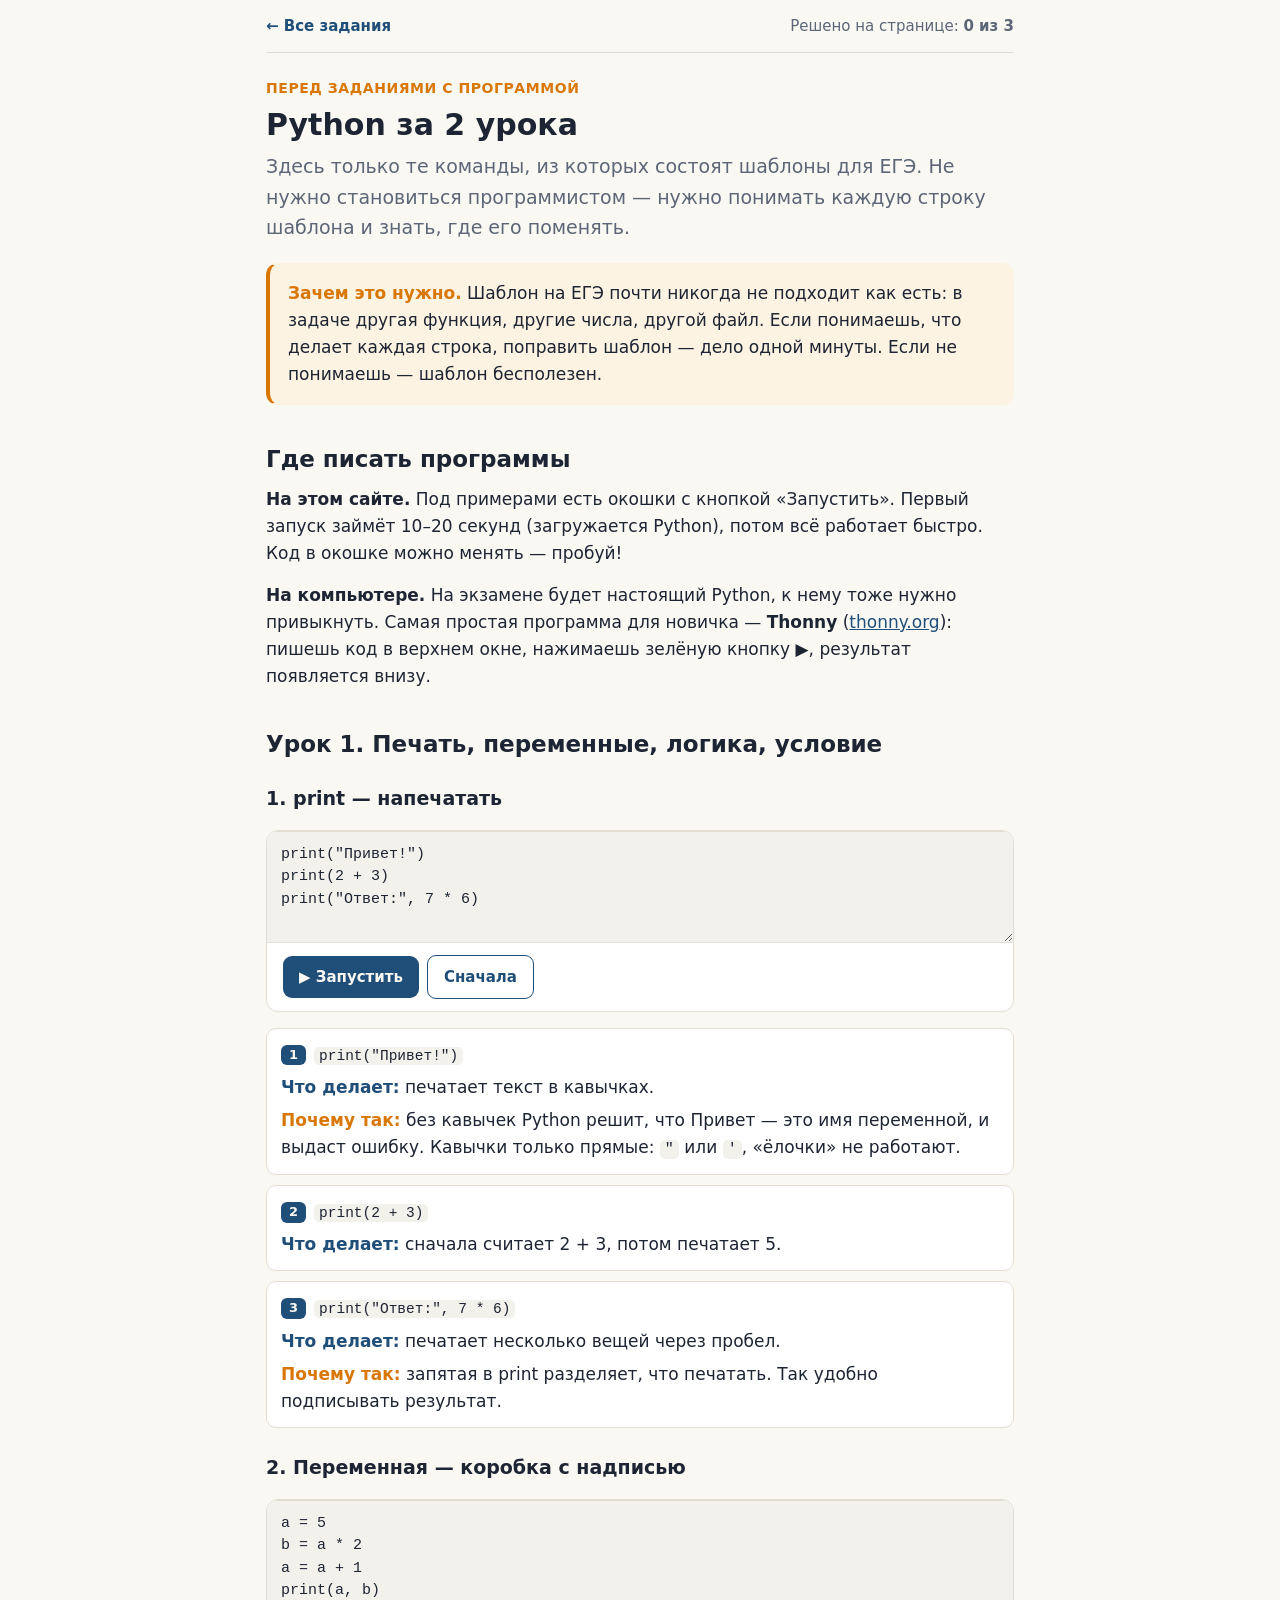
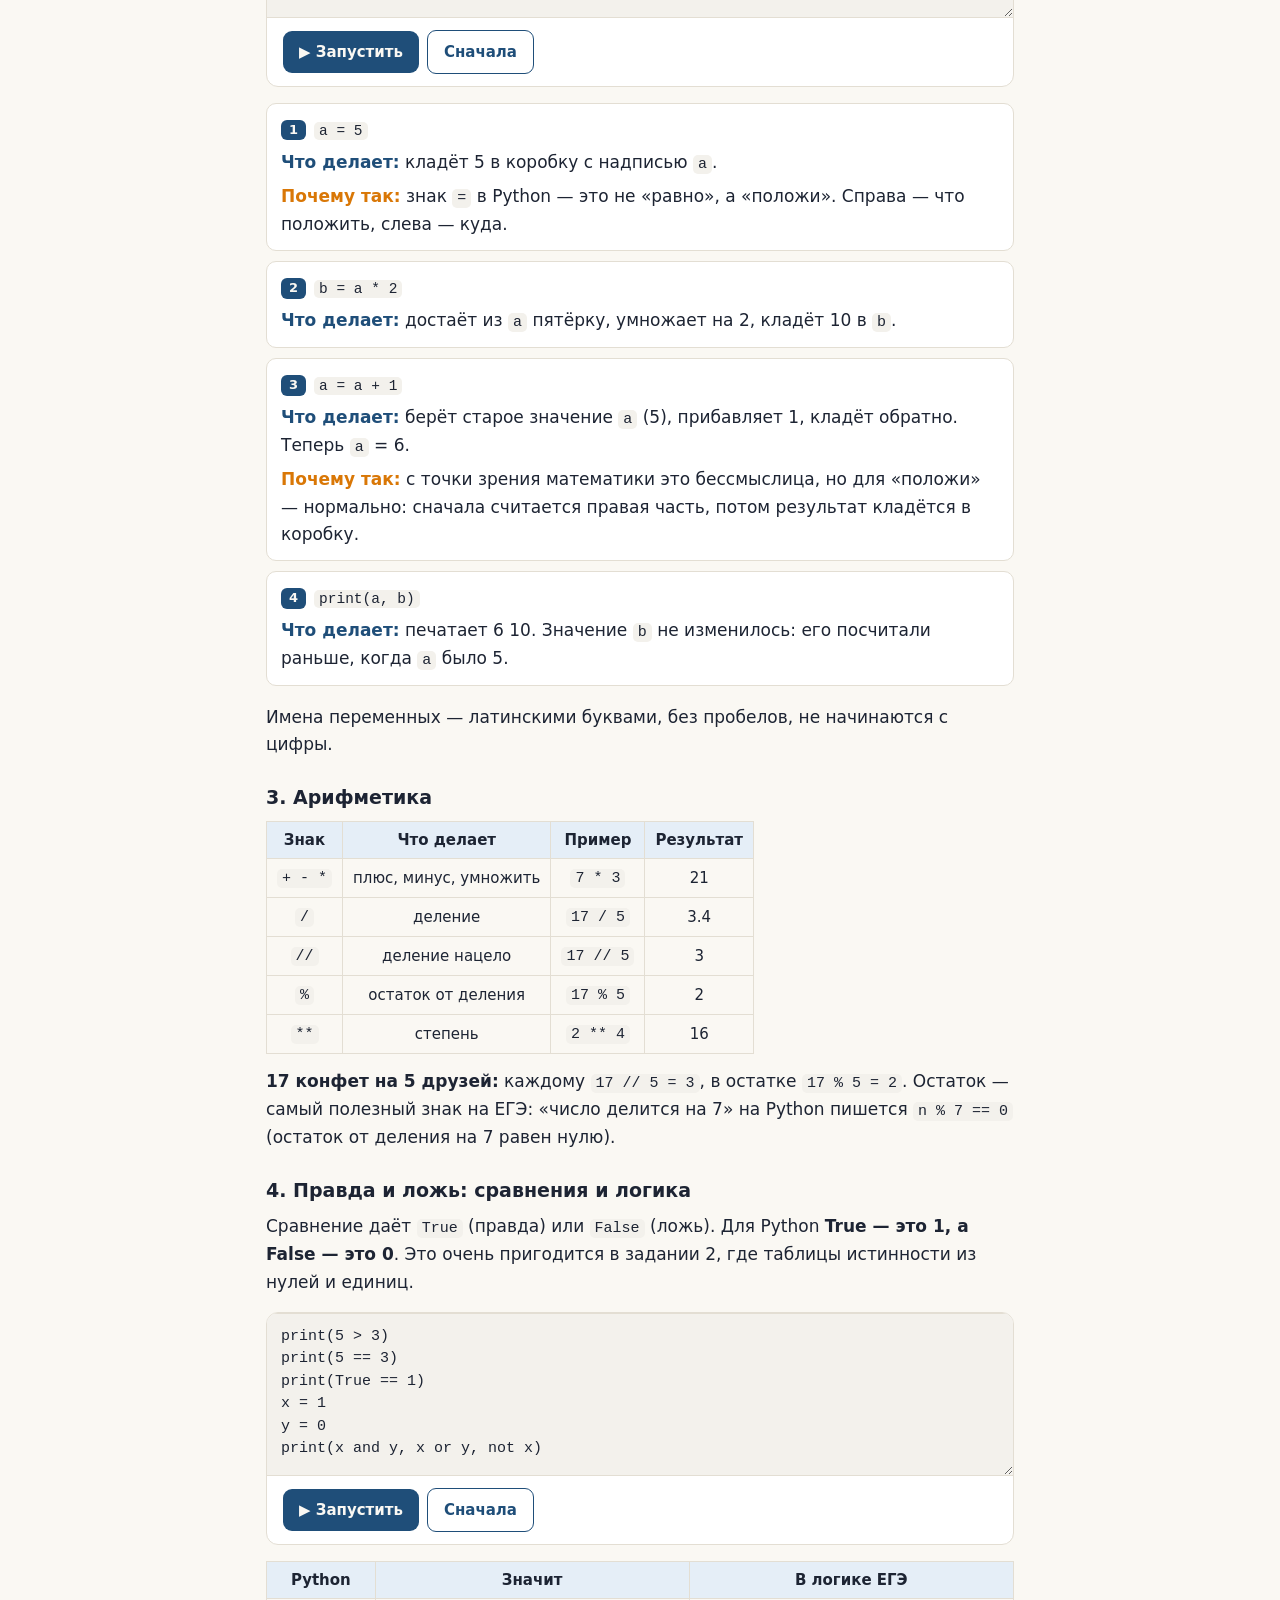
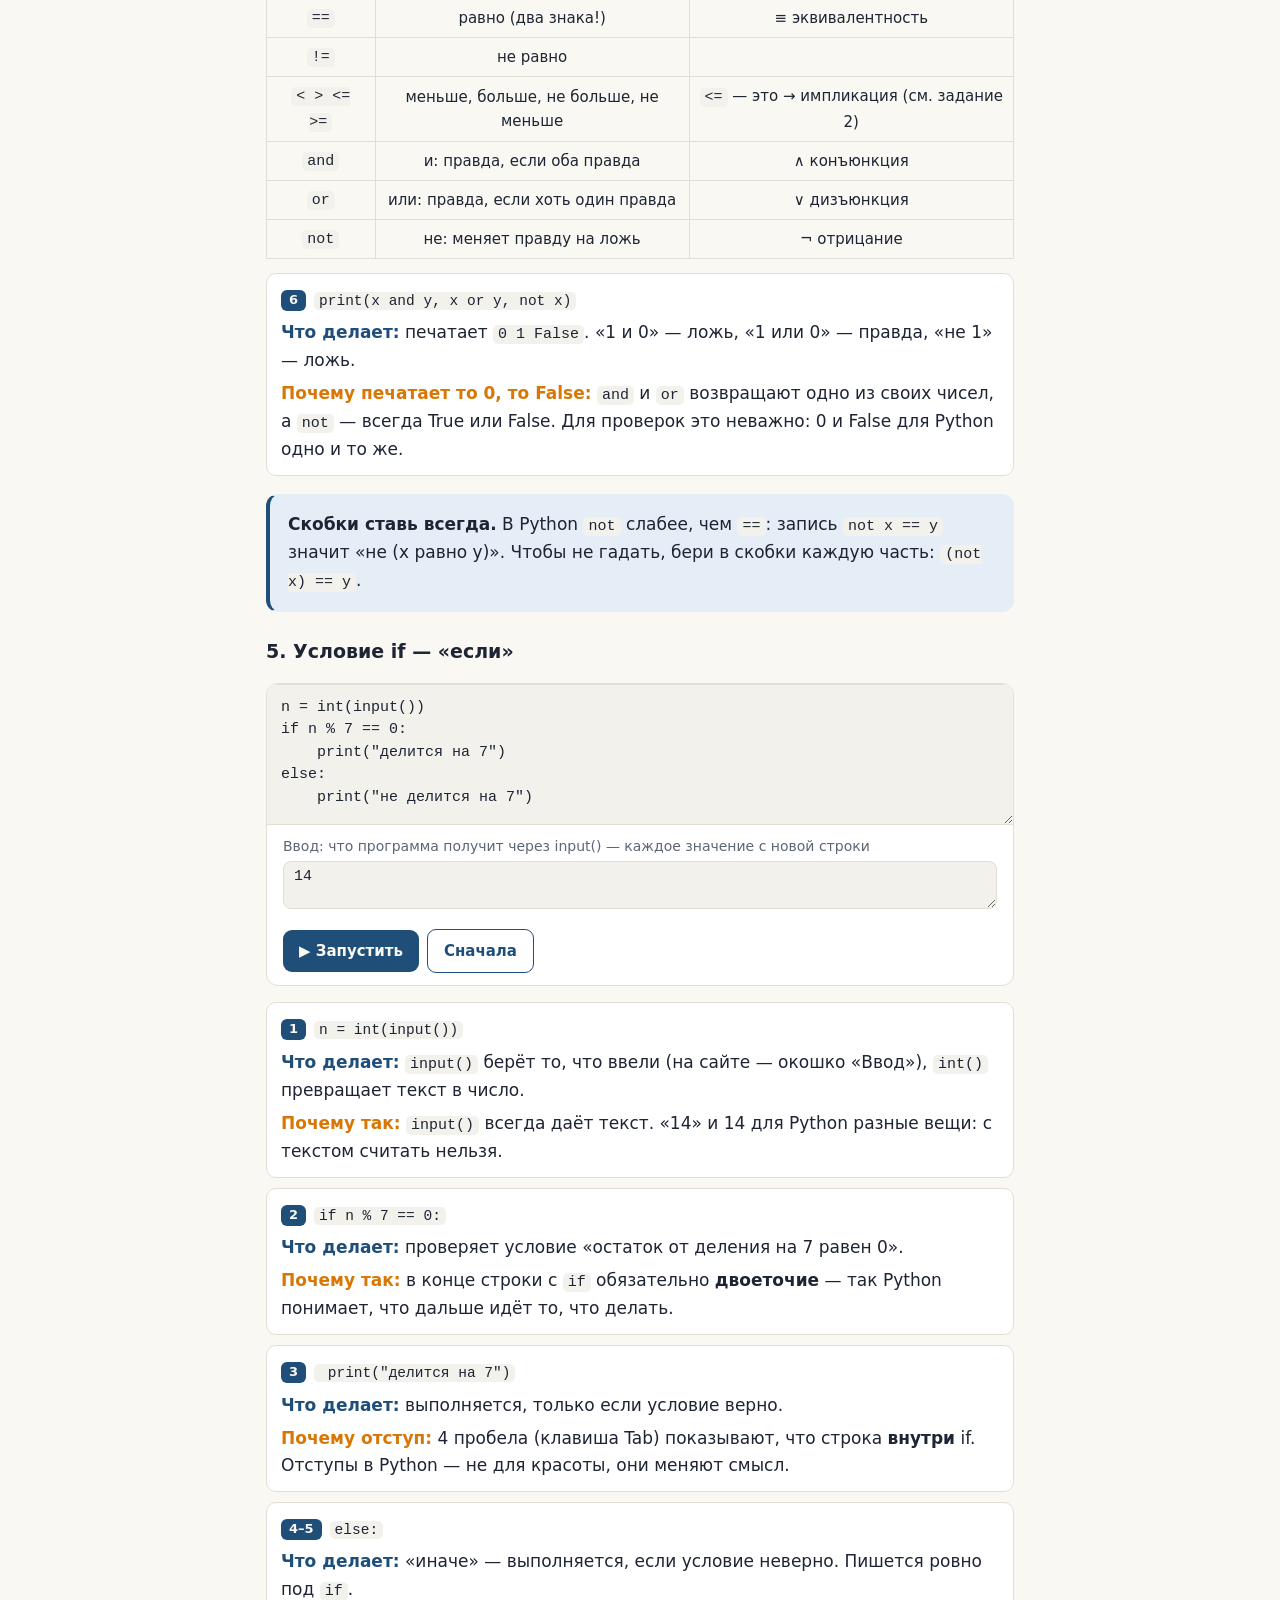
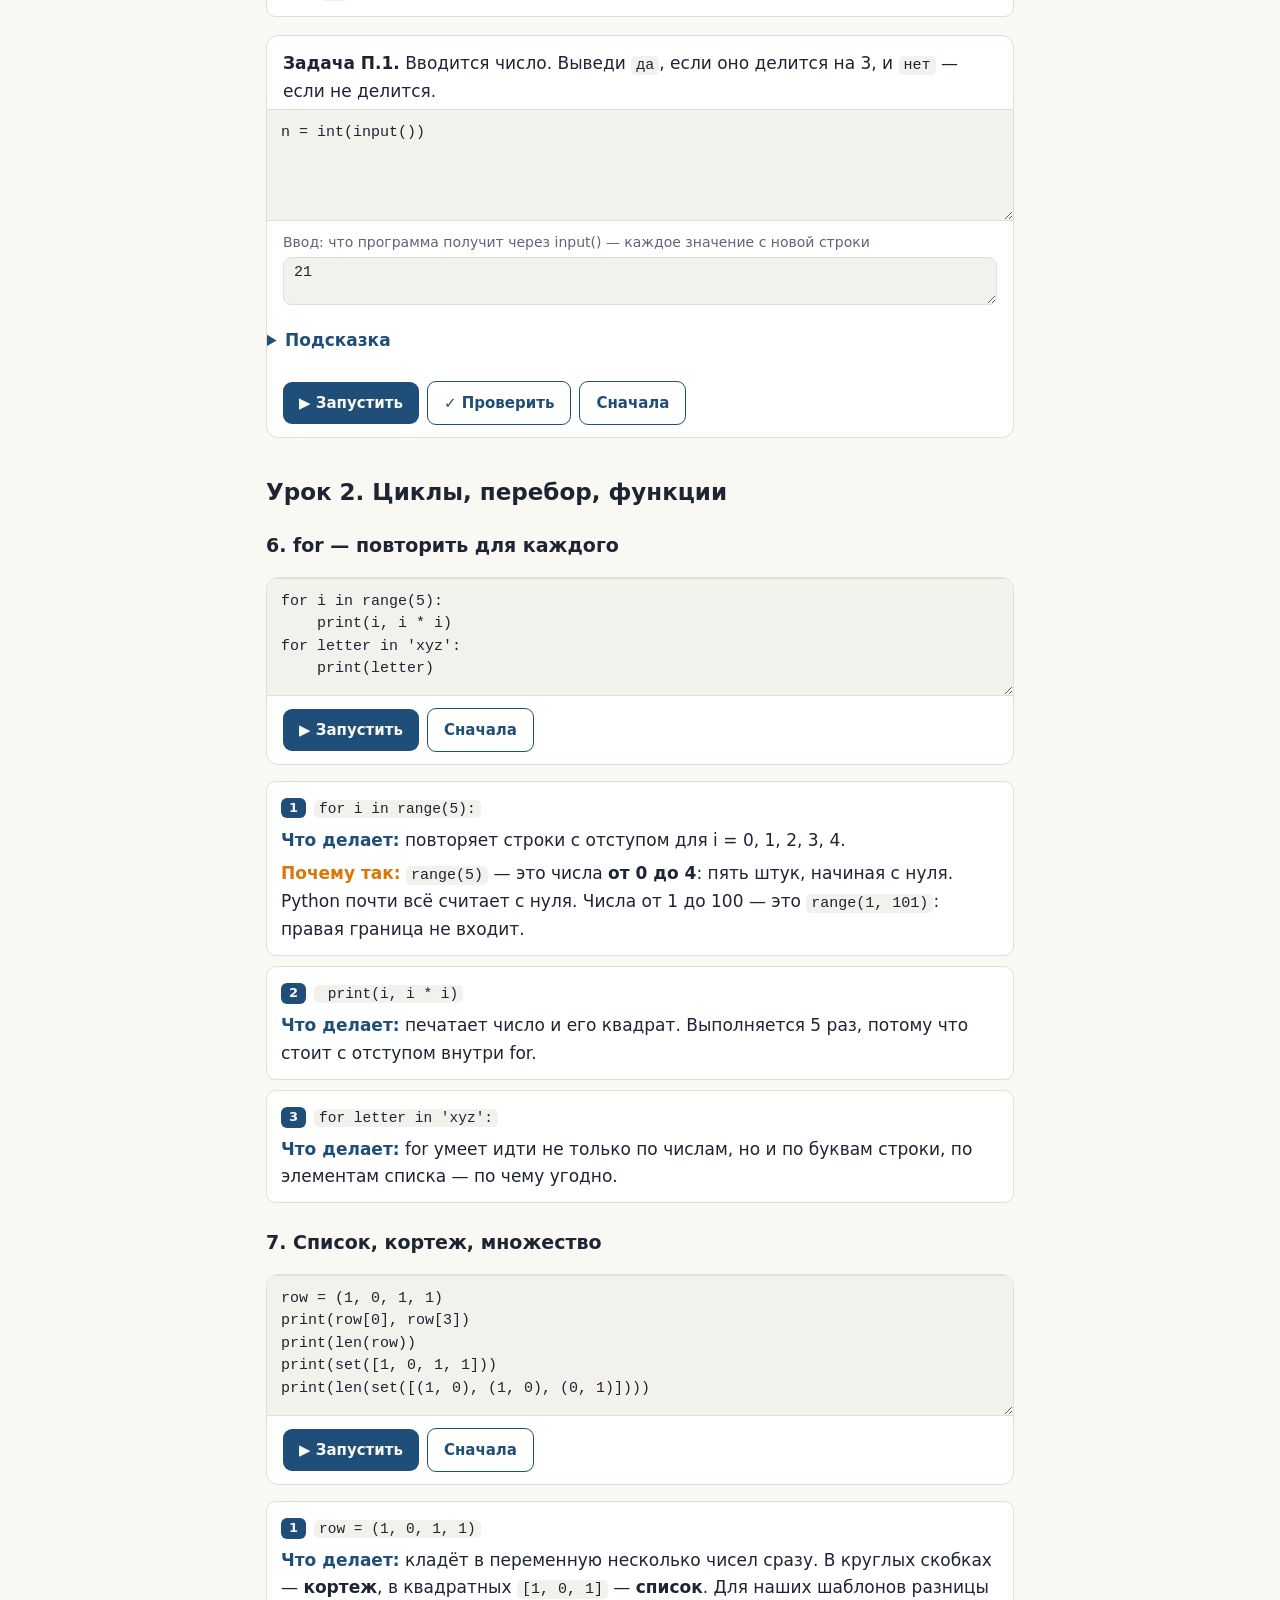
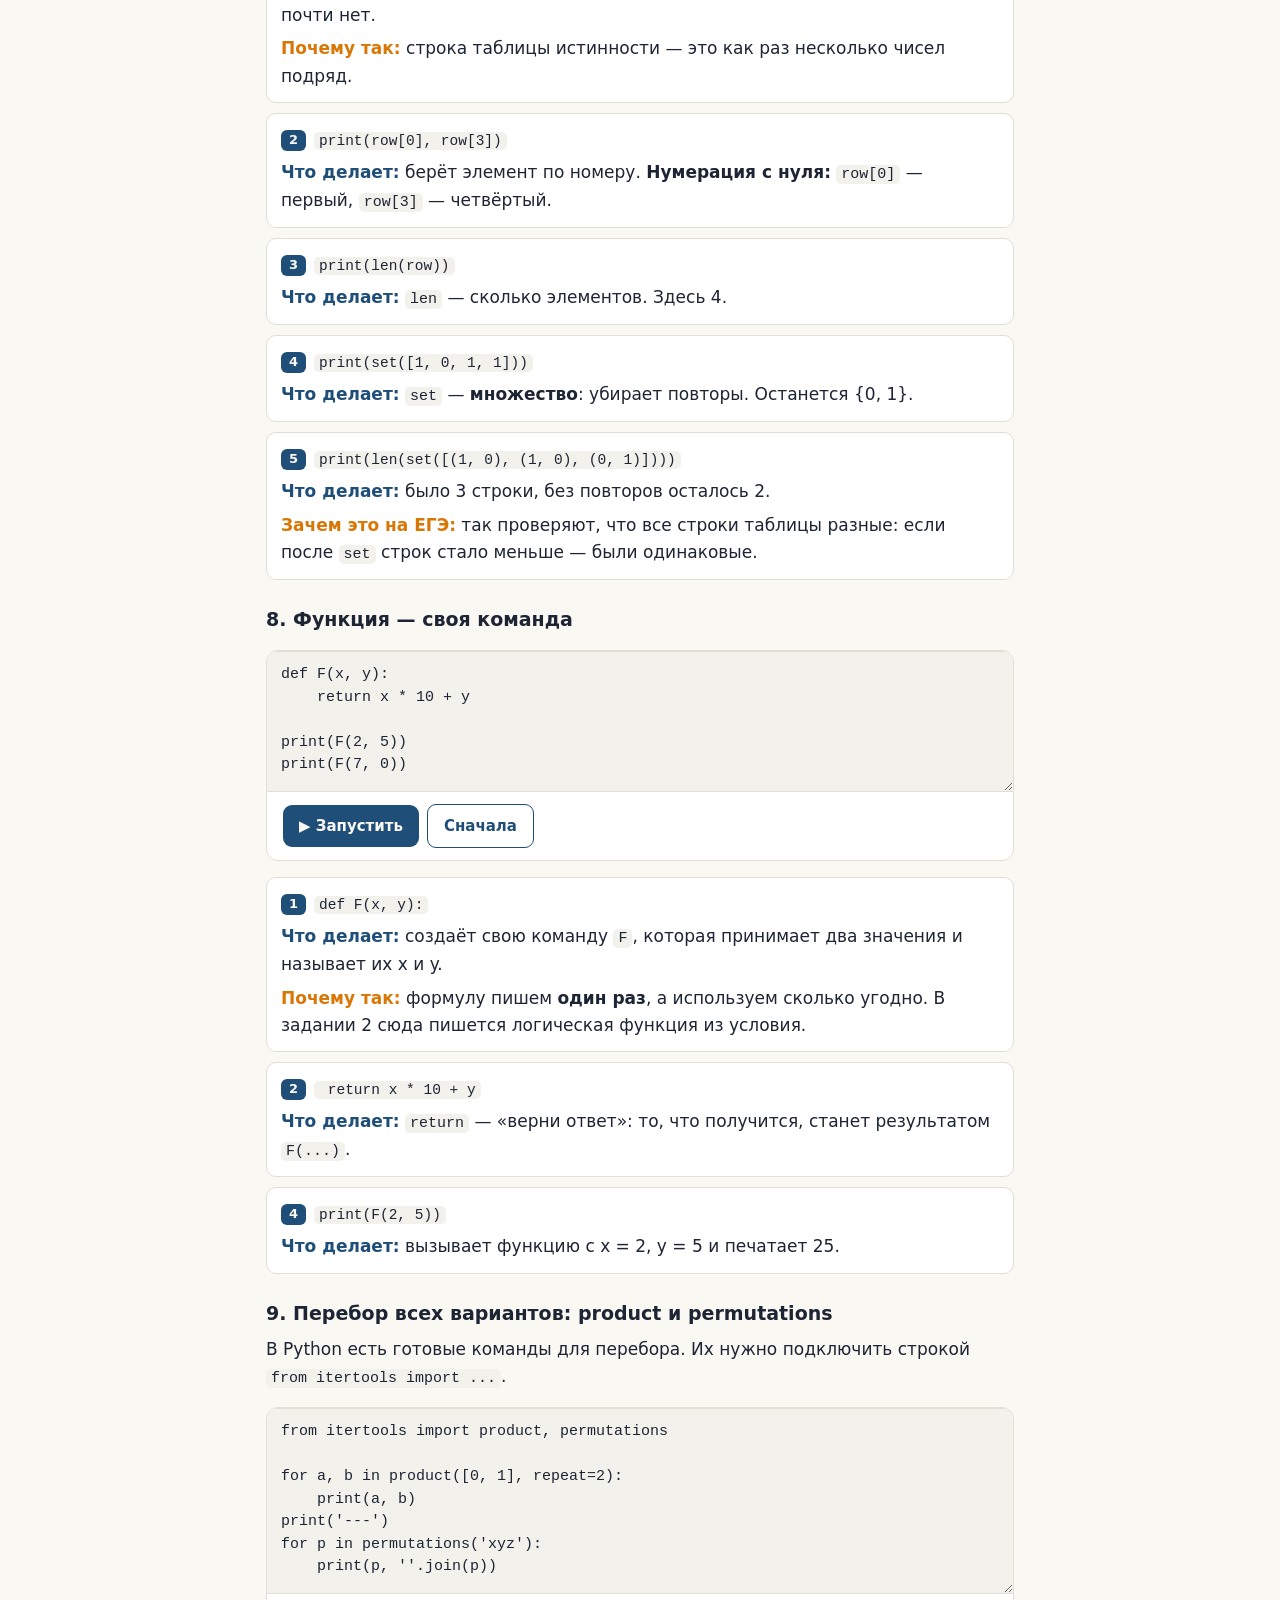
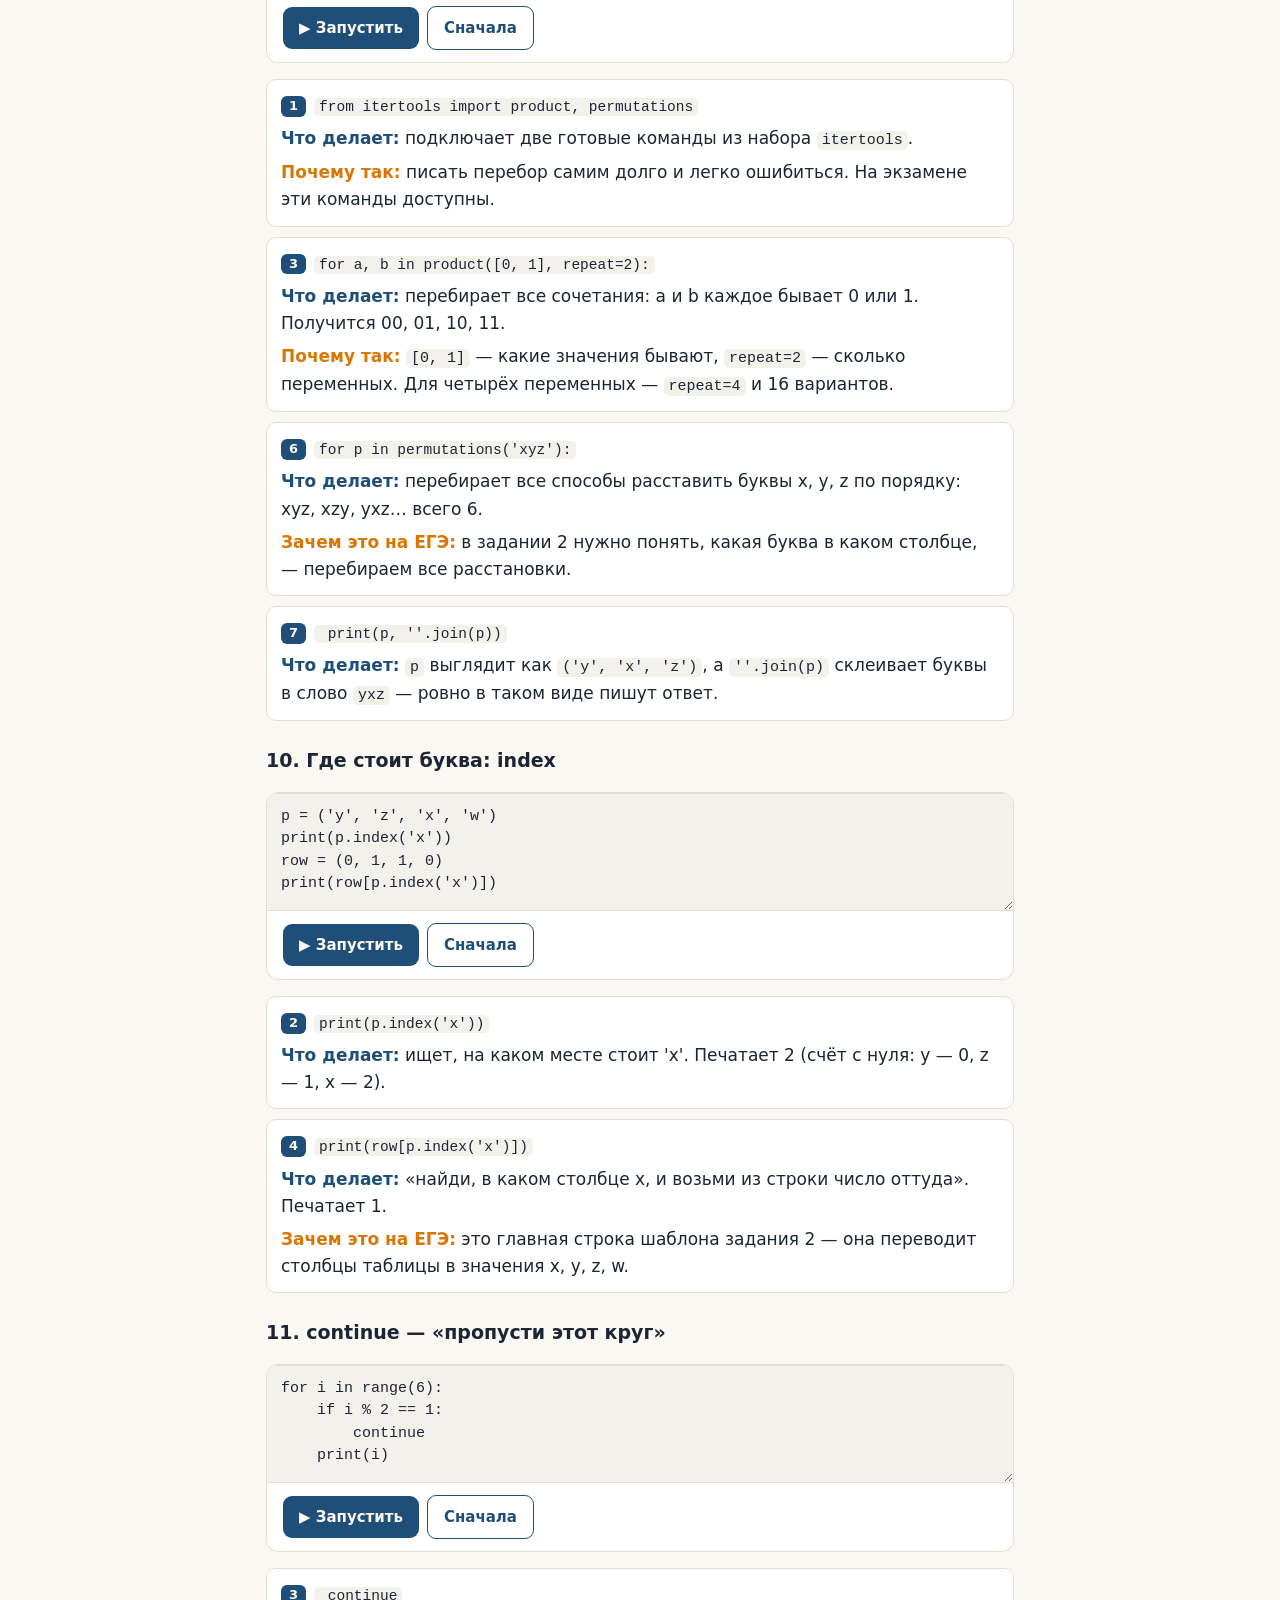
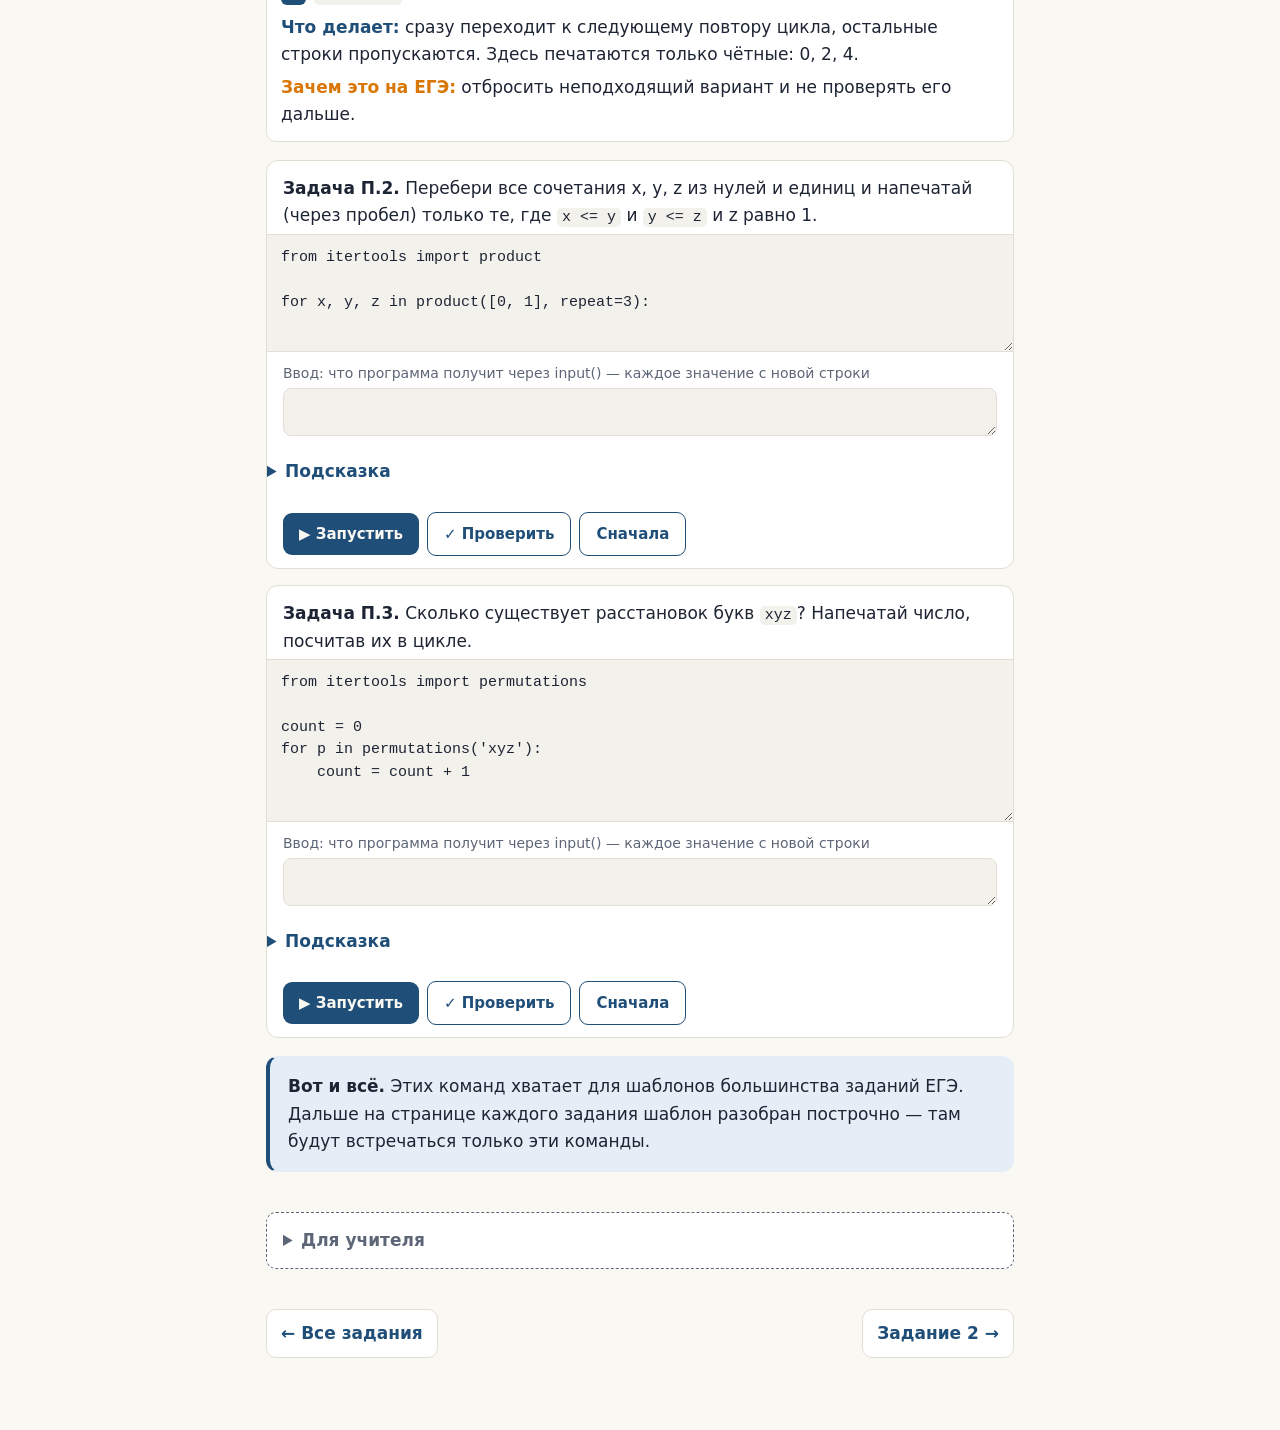
==== python.html @ 89c1f81e "Python за 2 урока и задание 2 с разбором каждой строки шаблона Co-Authored-By: Claude Opus 5.5 <nore" ====
<!doctype html>
<html lang="ru">
<head>
<meta charset="utf-8">
<meta name="viewport" content="width=device-width, initial-scale=1">
<title>Python за 2 урока</title>
<link rel="stylesheet" href="style.css">
<link rel="icon" href="data:image/svg+xml,%3Csvg xmlns=%22http://www.w3.org/2000/svg%22 viewBox=%220 0 100 100%22%3E%3Ctext y=%22.9em%22 font-size=%2290%22%3E🐍%3C/text%3E%3C/svg%3E">
</head>
<body>
<div class="wrap">

<div class="top"><a href="index.html">← Все задания</a><span class="where">Решено на странице: <b class="progress">0</b></span></div>

<div class="kicker">Перед заданиями с программой</div>
<h1>Python за 2 урока</h1>
<p class="lead">Здесь только те команды, из которых состоят шаблоны для ЕГЭ. Не нужно становиться программистом — нужно понимать каждую строку шаблона и знать, где его поменять.</p>

<div class="box why">
  <b>Зачем это нужно.</b> Шаблон на ЕГЭ почти никогда не подходит как есть: в задаче другая функция, другие числа, другой файл. Если понимаешь, что делает каждая строка, поправить шаблон — дело одной минуты. Если не понимаешь — шаблон бесполезен.
</div>

<h2>Где писать программы</h2>
<p><b>На этом сайте.</b> Под примерами есть окошки с кнопкой «Запустить». Первый запуск займёт 10–20 секунд (загружается Python), потом всё работает быстро. Код в окошке можно менять — пробуй!</p>
<p><b>На компьютере.</b> На экзамене будет настоящий Python, к нему тоже нужно привыкнуть. Самая простая программа для новичка — <b>Thonny</b> (<a href="https://thonny.org" target="_blank" rel="noopener">thonny.org</a>): пишешь код в верхнем окне, нажимаешь зелёную кнопку ▶, результат появляется внизу.</p>

<!-- ======================= УРОК 1 ======================= -->
<h2>Урок 1. Печать, переменные, логика, условие</h2>

<h3>1. print — напечатать</h3>
<div class="py"><textarea class="code">print("Привет!")
print(2 + 3)
print("Ответ:", 7 * 6)</textarea></div>
<ul class="lines">
  <li><span class="ln">1</span><code>print("Привет!")</code>
    <p><span class="w w1">Что делает:</span> печатает текст в кавычках.</p>
    <p><span class="w w2">Почему так:</span> без кавычек Python решит, что Привет — это имя переменной, и выдаст ошибку. Кавычки только прямые: <code>"</code> или <code>'</code>, «ёлочки» не работают.</p></li>
  <li><span class="ln">2</span><code>print(2 + 3)</code>
    <p><span class="w w1">Что делает:</span> сначала считает 2 + 3, потом печатает 5.</p></li>
  <li><span class="ln">3</span><code>print("Ответ:", 7 * 6)</code>
    <p><span class="w w1">Что делает:</span> печатает несколько вещей через пробел.</p>
    <p><span class="w w2">Почему так:</span> запятая в print разделяет, что печатать. Так удобно подписывать результат.</p></li>
</ul>

<h3>2. Переменная — коробка с надписью</h3>
<div class="py"><textarea class="code">a = 5
b = a * 2
a = a + 1
print(a, b)</textarea></div>
<ul class="lines">
  <li><span class="ln">1</span><code>a = 5</code>
    <p><span class="w w1">Что делает:</span> кладёт 5 в коробку с надписью <code>a</code>.</p>
    <p><span class="w w2">Почему так:</span> знак <code>=</code> в Python — это не «равно», а «положи». Справа — что положить, слева — куда.</p></li>
  <li><span class="ln">2</span><code>b = a * 2</code>
    <p><span class="w w1">Что делает:</span> достаёт из <code>a</code> пятёрку, умножает на 2, кладёт 10 в <code>b</code>.</p></li>
  <li><span class="ln">3</span><code>a = a + 1</code>
    <p><span class="w w1">Что делает:</span> берёт старое значение <code>a</code> (5), прибавляет 1, кладёт обратно. Теперь <code>a</code> = 6.</p>
    <p><span class="w w2">Почему так:</span> с точки зрения математики это бессмыслица, но для «положи» — нормально: сначала считается правая часть, потом результат кладётся в коробку.</p></li>
  <li><span class="ln">4</span><code>print(a, b)</code>
    <p><span class="w w1">Что делает:</span> печатает 6 10. Значение <code>b</code> не изменилось: его посчитали раньше, когда <code>a</code> было 5.</p></li>
</ul>
<p>Имена переменных — латинскими буквами, без пробелов, не начинаются с цифры.</p>

<h3>3. Арифметика</h3>
<div class="tbl"><table>
  <tr><th>Знак</th><th>Что делает</th><th>Пример</th><th>Результат</th></tr>
  <tr><td><code>+ - *</code></td><td>плюс, минус, умножить</td><td><code>7 * 3</code></td><td>21</td></tr>
  <tr><td><code>/</code></td><td>деление</td><td><code>17 / 5</code></td><td>3.4</td></tr>
  <tr><td><code>//</code></td><td>деление нацело</td><td><code>17 // 5</code></td><td>3</td></tr>
  <tr><td><code>%</code></td><td>остаток от деления</td><td><code>17 % 5</code></td><td>2</td></tr>
  <tr><td><code>**</code></td><td>степень</td><td><code>2 ** 4</code></td><td>16</td></tr>
</table></div>
<p><b>17 конфет на 5 друзей:</b> каждому <code>17 // 5 = 3</code>, в остатке <code>17 % 5 = 2</code>. Остаток — самый полезный знак на ЕГЭ: «число делится на 7» на Python пишется <code>n % 7 == 0</code> (остаток от деления на 7 равен нулю).</p>

<h3>4. Правда и ложь: сравнения и логика</h3>
<p>Сравнение даёт <code>True</code> (правда) или <code>False</code> (ложь). Для Python <b>True — это 1, а False — это 0</b>. Это очень пригодится в задании 2, где таблицы истинности из нулей и единиц.</p>
<div class="py"><textarea class="code">print(5 > 3)
print(5 == 3)
print(True == 1)
x = 1
y = 0
print(x and y, x or y, not x)</textarea></div>
<div class="tbl"><table>
  <tr><th>Python</th><th>Значит</th><th>В логике ЕГЭ</th></tr>
  <tr><td><code>==</code></td><td>равно (два знака!)</td><td>≡ эквивалентность</td></tr>
  <tr><td><code>!=</code></td><td>не равно</td><td></td></tr>
  <tr><td><code>&lt;  &gt;  &lt;=  &gt;=</code></td><td>меньше, больше, не больше, не меньше</td><td><code>&lt;=</code> — это → импликация (см. задание 2)</td></tr>
  <tr><td><code>and</code></td><td>и: правда, если оба правда</td><td>∧ конъюнкция</td></tr>
  <tr><td><code>or</code></td><td>или: правда, если хоть один правда</td><td>∨ дизъюнкция</td></tr>
  <tr><td><code>not</code></td><td>не: меняет правду на ложь</td><td>¬ отрицание</td></tr>
</table></div>
<ul class="lines">
  <li><span class="ln">6</span><code>print(x and y, x or y, not x)</code>
    <p><span class="w w1">Что делает:</span> печатает <code>0 1 False</code>. «1 и 0» — ложь, «1 или 0» — правда, «не 1» — ложь.</p>
    <p><span class="w w2">Почему печатает то 0, то False:</span> <code>and</code> и <code>or</code> возвращают одно из своих чисел, а <code>not</code> — всегда True или False. Для проверок это неважно: 0 и False для Python одно и то же.</p></li>
</ul>
<div class="box remember"><b>Скобки ставь всегда.</b> В Python <code>not</code> слабее, чем <code>==</code>: запись <code>not x == y</code> значит «не (x равно y)». Чтобы не гадать, бери в скобки каждую часть: <code>(not x) == y</code>.</div>

<h3>5. Условие if — «если»</h3>
<div class="py" data-stdin="14"><textarea class="code">n = int(input())
if n % 7 == 0:
    print("делится на 7")
else:
    print("не делится на 7")</textarea></div>
<ul class="lines">
  <li><span class="ln">1</span><code>n = int(input())</code>
    <p><span class="w w1">Что делает:</span> <code>input()</code> берёт то, что ввели (на сайте — окошко «Ввод»), <code>int()</code> превращает текст в число.</p>
    <p><span class="w w2">Почему так:</span> <code>input()</code> всегда даёт текст. «14» и 14 для Python разные вещи: с текстом считать нельзя.</p></li>
  <li><span class="ln">2</span><code>if n % 7 == 0:</code>
    <p><span class="w w1">Что делает:</span> проверяет условие «остаток от деления на 7 равен 0».</p>
    <p><span class="w w2">Почему так:</span> в конце строки с <code>if</code> обязательно <b>двоеточие</b> — так Python понимает, что дальше идёт то, что делать.</p></li>
  <li><span class="ln">3</span><code>    print("делится на 7")</code>
    <p><span class="w w1">Что делает:</span> выполняется, только если условие верно.</p>
    <p><span class="w w2">Почему отступ:</span> 4 пробела (клавиша Tab) показывают, что строка <b>внутри</b> if. Отступы в Python — не для красоты, они меняют смысл.</p></li>
  <li><span class="ln">4–5</span><code>else:</code>
    <p><span class="w w1">Что делает:</span> «иначе» — выполняется, если условие неверно. Пишется ровно под <code>if</code>.</p></li>
</ul>

<div class="py" data-tests='[{"in":"21","out":"да"},{"in":"10","out":"нет"},{"in":"0","out":"да"},{"in":"7","out":"нет"}]'>
  <div class="task"><b>Задача П.1.</b> Вводится число. Выведи <code>да</code>, если оно делится на 3, и <code>нет</code> — если не делится.</div>
  <textarea class="code">n = int(input())
</textarea>
  <details class="hint"><summary>Подсказка</summary><div>Как в примере выше, только остаток от деления на 3: <code>n % 3 == 0</code>.</div></details>
</div>

<!-- ======================= УРОК 2 ======================= -->
<h2>Урок 2. Циклы, перебор, функции</h2>

<h3>6. for — повторить для каждого</h3>
<div class="py"><textarea class="code">for i in range(5):
    print(i, i * i)
for letter in 'xyz':
    print(letter)</textarea></div>
<ul class="lines">
  <li><span class="ln">1</span><code>for i in range(5):</code>
    <p><span class="w w1">Что делает:</span> повторяет строки с отступом для i = 0, 1, 2, 3, 4.</p>
    <p><span class="w w2">Почему так:</span> <code>range(5)</code> — это числа <b>от 0 до 4</b>: пять штук, начиная с нуля. Python почти всё считает с нуля. Числа от 1 до 100 — это <code>range(1, 101)</code>: правая граница не входит.</p></li>
  <li><span class="ln">2</span><code>    print(i, i * i)</code>
    <p><span class="w w1">Что делает:</span> печатает число и его квадрат. Выполняется 5 раз, потому что стоит с отступом внутри for.</p></li>
  <li><span class="ln">3</span><code>for letter in 'xyz':</code>
    <p><span class="w w1">Что делает:</span> for умеет идти не только по числам, но и по буквам строки, по элементам списка — по чему угодно.</p></li>
</ul>

<h3>7. Список, кортеж, множество</h3>
<div class="py"><textarea class="code">row = (1, 0, 1, 1)
print(row[0], row[3])
print(len(row))
print(set([1, 0, 1, 1]))
print(len(set([(1, 0), (1, 0), (0, 1)])))</textarea></div>
<ul class="lines">
  <li><span class="ln">1</span><code>row = (1, 0, 1, 1)</code>
    <p><span class="w w1">Что делает:</span> кладёт в переменную несколько чисел сразу. В круглых скобках — <b>кортеж</b>, в квадратных <code>[1, 0, 1]</code> — <b>список</b>. Для наших шаблонов разницы почти нет.</p>
    <p><span class="w w2">Почему так:</span> строка таблицы истинности — это как раз несколько чисел подряд.</p></li>
  <li><span class="ln">2</span><code>print(row[0], row[3])</code>
    <p><span class="w w1">Что делает:</span> берёт элемент по номеру. <b>Нумерация с нуля:</b> <code>row[0]</code> — первый, <code>row[3]</code> — четвёртый.</p></li>
  <li><span class="ln">3</span><code>print(len(row))</code>
    <p><span class="w w1">Что делает:</span> <code>len</code> — сколько элементов. Здесь 4.</p></li>
  <li><span class="ln">4</span><code>print(set([1, 0, 1, 1]))</code>
    <p><span class="w w1">Что делает:</span> <code>set</code> — <b>множество</b>: убирает повторы. Останется {0, 1}.</p></li>
  <li><span class="ln">5</span><code>print(len(set([(1, 0), (1, 0), (0, 1)])))</code>
    <p><span class="w w1">Что делает:</span> было 3 строки, без повторов осталось 2.</p>
    <p><span class="w w2">Зачем это на ЕГЭ:</span> так проверяют, что все строки таблицы разные: если после <code>set</code> строк стало меньше — были одинаковые.</p></li>
</ul>

<h3>8. Функция — своя команда</h3>
<div class="py"><textarea class="code">def F(x, y):
    return x * 10 + y

print(F(2, 5))
print(F(7, 0))</textarea></div>
<ul class="lines">
  <li><span class="ln">1</span><code>def F(x, y):</code>
    <p><span class="w w1">Что делает:</span> создаёт свою команду <code>F</code>, которая принимает два значения и называет их x и y.</p>
    <p><span class="w w2">Почему так:</span> формулу пишем <b>один раз</b>, а используем сколько угодно. В задании 2 сюда пишется логическая функция из условия.</p></li>
  <li><span class="ln">2</span><code>    return x * 10 + y</code>
    <p><span class="w w1">Что делает:</span> <code>return</code> — «верни ответ»: то, что получится, станет результатом <code>F(...)</code>.</p></li>
  <li><span class="ln">4</span><code>print(F(2, 5))</code>
    <p><span class="w w1">Что делает:</span> вызывает функцию с x = 2, y = 5 и печатает 25.</p></li>
</ul>

<h3>9. Перебор всех вариантов: product и permutations</h3>
<p>В Python есть готовые команды для перебора. Их нужно подключить строкой <code>from itertools import ...</code>.</p>
<div class="py"><textarea class="code">from itertools import product, permutations

for a, b in product([0, 1], repeat=2):
    print(a, b)
print('---')
for p in permutations('xyz'):
    print(p, ''.join(p))</textarea></div>
<ul class="lines">
  <li><span class="ln">1</span><code>from itertools import product, permutations</code>
    <p><span class="w w1">Что делает:</span> подключает две готовые команды из набора <code>itertools</code>.</p>
    <p><span class="w w2">Почему так:</span> писать перебор самим долго и легко ошибиться. На экзамене эти команды доступны.</p></li>
  <li><span class="ln">3</span><code>for a, b in product([0, 1], repeat=2):</code>
    <p><span class="w w1">Что делает:</span> перебирает все сочетания: a и b каждое бывает 0 или 1. Получится 00, 01, 10, 11.</p>
    <p><span class="w w2">Почему так:</span> <code>[0, 1]</code> — какие значения бывают, <code>repeat=2</code> — сколько переменных. Для четырёх переменных — <code>repeat=4</code> и 16 вариантов.</p></li>
  <li><span class="ln">6</span><code>for p in permutations('xyz'):</code>
    <p><span class="w w1">Что делает:</span> перебирает все способы расставить буквы x, y, z по порядку: xyz, xzy, yxz… всего 6.</p>
    <p><span class="w w2">Зачем это на ЕГЭ:</span> в задании 2 нужно понять, какая буква в каком столбце, — перебираем все расстановки.</p></li>
  <li><span class="ln">7</span><code>    print(p, ''.join(p))</code>
    <p><span class="w w1">Что делает:</span> <code>p</code> выглядит как <code>('y', 'x', 'z')</code>, а <code>''.join(p)</code> склеивает буквы в слово <code>yxz</code> — ровно в таком виде пишут ответ.</p></li>
</ul>

<h3>10. Где стоит буква: index</h3>
<div class="py"><textarea class="code">p = ('y', 'z', 'x', 'w')
print(p.index('x'))
row = (0, 1, 1, 0)
print(row[p.index('x')])</textarea></div>
<ul class="lines">
  <li><span class="ln">2</span><code>print(p.index('x'))</code>
    <p><span class="w w1">Что делает:</span> ищет, на каком месте стоит 'x'. Печатает 2 (счёт с нуля: y — 0, z — 1, x — 2).</p></li>
  <li><span class="ln">4</span><code>print(row[p.index('x')])</code>
    <p><span class="w w1">Что делает:</span> «найди, в каком столбце x, и возьми из строки число оттуда». Печатает 1.</p>
    <p><span class="w w2">Зачем это на ЕГЭ:</span> это главная строка шаблона задания 2 — она переводит столбцы таблицы в значения x, y, z, w.</p></li>
</ul>

<h3>11. continue — «пропусти этот круг»</h3>
<div class="py"><textarea class="code">for i in range(6):
    if i % 2 == 1:
        continue
    print(i)</textarea></div>
<ul class="lines">
  <li><span class="ln">3</span><code>        continue</code>
    <p><span class="w w1">Что делает:</span> сразу переходит к следующему повтору цикла, остальные строки пропускаются. Здесь печатаются только чётные: 0, 2, 4.</p>
    <p><span class="w w2">Зачем это на ЕГЭ:</span> отбросить неподходящий вариант и не проверять его дальше.</p></li>
</ul>

<div class="py" data-tests='[{"in":"","out":"0 0 1\n0 1 1\n1 1 1"}]'>
  <div class="task"><b>Задача П.2.</b> Перебери все сочетания x, y, z из нулей и единиц и напечатай (через пробел) только те, где <code>x &lt;= y</code> и <code>y &lt;= z</code> и z равно 1.</div>
  <textarea class="code">from itertools import product

for x, y, z in product([0, 1], repeat=3):
</textarea>
  <details class="hint"><summary>Подсказка</summary><div>Внутри цикла: <code>if x &lt;= y and y &lt;= z and z == 1:</code> и под ним с отступом <code>print(x, y, z)</code>.</div></details>
</div>

<div class="py" data-tests='[{"in":"","out":"6"}]'>
  <div class="task"><b>Задача П.3.</b> Сколько существует расстановок букв <code>xyz</code>? Напечатай число, посчитав их в цикле.</div>
  <textarea class="code">from itertools import permutations

count = 0
for p in permutations('xyz'):
    count = count + 1
</textarea>
  <details class="hint"><summary>Подсказка</summary><div>После цикла (без отступа!) допиши <code>print(count)</code>.</div></details>
</div>

<div class="box remember"><b>Вот и всё.</b> Этих команд хватает для шаблонов большинства заданий ЕГЭ. Дальше на странице каждого задания шаблон разобран построчно — там будут встречаться только эти команды.</div>

<details class="teacher">
  <summary>Для учителя</summary>
  <p><b>Как вести:</b> два занятия. Урок 1 — разделы 1–5 и задача П.1. Урок 2 — разделы 6–11 и задачи П.2–П.3. Каждый пример ученик запускает сам и что-нибудь в нём меняет: «а что будет, если…».</p>
  <p><b>Где ошибаются:</b> <code>=</code> вместо <code>==</code>; забытое двоеточие; отступы; счёт с единицы вместо нуля (<code>row[1]</code> — это второй элемент); <code>range(1, 100)</code> не включает 100.</p>
  <p><b>Не надо</b> подробно объяснять типы данных, классы и прочее. Цель — читать и править шаблоны.</p>
</details>

<div class="pager"><a href="index.html">← Все задания</a><a href="task-02.html">Задание 2 →</a></div>
</div>
<script src="course.js"></script>
</body>
</html>
---- style.css ----
:root {
  --bg: #faf8f3;
  --card: #ffffff;
  --text: #1d2433;
  --muted: #5d6677;
  --line: #e3ded3;
  --accent: #1f4e79;
  --accent-soft: #e5eef7;
  --warm: #d97706;
  --warm-soft: #fdf3e2;
  --ok: #1e7f4f;
  --ok-soft: #e3f4ea;
  --bad: #b93a2c;
  --bad-soft: #fbe9e6;
  --code-bg: #f3f1ec;
  --radius: 12px;
}
@media (prefers-color-scheme: dark) {
  :root {
    --bg: #15181e;
    --card: #1d2129;
    --text: #e6e8ec;
    --muted: #a0a7b4;
    --line: #333946;
    --accent: #7fb2e5;
    --accent-soft: #1f2d3d;
    --warm: #f0a540;
    --warm-soft: #2e2618;
    --ok: #5cc28d;
    --ok-soft: #17301f;
    --bad: #f07d6e;
    --bad-soft: #3a1f1b;
    --code-bg: #12151a;
  }
}

* { box-sizing: border-box; }
html { -webkit-text-size-adjust: 100%; }
body {
  margin: 0;
  background: var(--bg);
  color: var(--text);
  font: 17px/1.6 system-ui, -apple-system, "Segoe UI", Roboto, Arial, sans-serif;
}
.wrap { max-width: 780px; margin: 0 auto; padding: 0 16px 64px; }

/* Шапка */
.top {
  display: flex; justify-content: space-between; align-items: center; gap: 12px;
  padding: 14px 0; border-bottom: 1px solid var(--line); margin-bottom: 24px; font-size: 15px;
}
.top a { color: var(--accent); text-decoration: none; font-weight: 600; }
.top .where { color: var(--muted); }

h1 { font-size: 30px; line-height: 1.2; margin: 8px 0 8px; }
h2 { font-size: 23px; margin: 40px 0 12px; line-height: 1.25; }
h3 { font-size: 19px; margin: 24px 0 8px; }
.lead { font-size: 19px; color: var(--muted); margin: 0 0 20px; }
.kicker { color: var(--warm); font-weight: 700; font-size: 14px; letter-spacing: .04em; text-transform: uppercase; }
a { color: var(--accent); }
p, ul, ol { margin: 0 0 14px; }
li { margin-bottom: 6px; }

/* Код */
code, pre, textarea.code {
  font-family: Consolas, "Cascadia Mono", "Courier New", monospace;
  font-size: 15px;
}
code { background: var(--code-bg); padding: 1px 5px; border-radius: 5px; }
pre {
  background: var(--code-bg); border: 1px solid var(--line); border-radius: 10px;
  padding: 12px 14px; overflow-x: auto; margin: 0 0 14px; line-height: 1.5;
}
pre code { background: none; padding: 0; }

/* Плашки */
.box {
  background: var(--card); border: 1px solid var(--line); border-radius: var(--radius);
  padding: 16px 18px; margin: 18px 0;
}
.why { background: var(--warm-soft); border-color: transparent; border-left: 4px solid var(--warm); }
.why b:first-child { color: var(--warm); }
.remember { background: var(--accent-soft); border-color: transparent; border-left: 4px solid var(--accent); }
.ege { border: 2px solid var(--accent); }
.ege > .tag {
  display: inline-block; background: var(--accent); color: var(--bg); font-weight: 700;
  font-size: 13px; padding: 2px 10px; border-radius: 20px; margin-bottom: 8px;
}

/* Таблицы */
.tbl { overflow-x: auto; margin: 0 0 14px; }
table { border-collapse: collapse; font-size: 15px; }
th, td { border: 1px solid var(--line); padding: 6px 10px; text-align: center; min-width: 38px; }
th { background: var(--accent-soft); }
td.x { background: var(--code-bg); }

/* Кнопки */
button {
  font: inherit; font-size: 15px; font-weight: 600; cursor: pointer;
  border: 0; border-radius: 9px; padding: 9px 16px;
  background: var(--accent); color: var(--bg);
}
button.ghost { background: transparent; color: var(--accent); border: 1.5px solid var(--accent); }
button:disabled { opacity: .55; cursor: default; }
button:focus-visible, input:focus-visible, textarea:focus-visible, summary:focus-visible {
  outline: 3px solid var(--warm); outline-offset: 2px;
}

/* Окно Python */
.py { background: var(--card); border: 1px solid var(--line); border-radius: var(--radius); margin: 16px 0; overflow: hidden; }
.py .task { padding: 14px 16px 4px; }
.py textarea.code {
  display: block; width: 100%; min-height: 110px; resize: vertical;
  border: 0; border-top: 1px solid var(--line); border-bottom: 1px solid var(--line);
  background: var(--code-bg); color: var(--text); padding: 12px 14px; line-height: 1.5; tab-size: 4;
}
.py .stdin-wrap { padding: 10px 16px 0; }
.py .stdin-wrap label { font-size: 14px; color: var(--muted); display: block; margin-bottom: 4px; }
.py textarea.stdin {
  width: 100%; min-height: 44px; resize: vertical; border: 1px solid var(--line); border-radius: 8px;
  background: var(--code-bg); color: var(--text); padding: 6px 10px; font-family: Consolas, monospace; font-size: 15px;
}
.py .bar { display: flex; flex-wrap: wrap; gap: 8px; padding: 12px 16px; align-items: center; }
.py .status { font-size: 14px; color: var(--muted); }
.py .out {
  margin: 0 16px 14px; white-space: pre-wrap; word-break: break-word; display: none;
  background: var(--code-bg); border-radius: 8px; padding: 10px 12px; font-family: Consolas, monospace; font-size: 15px;
}
.py .out.show { display: block; }
.py .out.err { background: var(--bad-soft); color: var(--bad); font-family: inherit; }
.py .out.good { background: var(--ok-soft); color: var(--ok); font-family: inherit; font-weight: 600; }
.py .out .label { font-family: inherit; font-size: 13px; color: var(--muted); display: block; margin-bottom: 4px; }

/* Проверка ответа */
.answer { background: var(--card); border: 1px solid var(--line); border-radius: var(--radius); padding: 14px 16px; margin: 14px 0; }
.answer .row { display: flex; gap: 8px; flex-wrap: wrap; margin-top: 8px; }
.answer input {
  font: inherit; width: 160px; padding: 8px 10px; border-radius: 8px;
  border: 1.5px solid var(--line); background: var(--bg); color: var(--text);
}
.verdict { font-weight: 600; margin-top: 8px; min-height: 1px; }
.verdict.ok { color: var(--ok); }
.verdict.no { color: var(--bad); }
.solved { border-color: var(--ok); }

/* Шаги */
.steps ol { padding-left: 22px; }
.steps li.hidden { display: none; }
.steps li { margin-bottom: 10px; }

/* Раскрывашки */
details { border-radius: 10px; margin: 10px 0; }
details > summary { cursor: pointer; font-weight: 600; color: var(--accent); padding: 4px 0; }
details.hint > div { padding: 6px 0 4px 14px; border-left: 3px solid var(--line); }
details.teacher {
  background: var(--card); border: 1px dashed var(--muted); padding: 10px 16px; margin-top: 40px;
}
details.teacher > summary { color: var(--muted); }

/* Копирование шаблона */
.tpl { position: relative; padding-top: 44px; }
.tpl .copy { position: absolute; top: 8px; right: 8px; padding: 4px 10px; font-size: 13px; }

/* Главная: недели */
.month { margin-top: 28px; }
.month h3 { color: var(--muted); font-size: 15px; text-transform: uppercase; letter-spacing: .05em; margin-bottom: 8px; }
.weeks { list-style: none; padding: 0; margin: 0; display: grid; gap: 8px; }
.weeks li { margin: 0; }
.weeks a, .weeks .soon {
  display: flex; gap: 14px; align-items: baseline; padding: 12px 14px; border-radius: 10px;
  background: var(--card); border: 1px solid var(--line); text-decoration: none; color: var(--text);
}
.weeks a:hover { border-color: var(--accent); }
.weeks .n { font-weight: 700; color: var(--accent); min-width: 26px; }
.weeks .soon { opacity: .55; }
.weeks small { color: var(--muted); display: block; font-size: 14px; }

/* Карта побед */
.map { display: grid; grid-template-columns: repeat(auto-fill, minmax(118px, 1fr)); gap: 8px; margin: 14px 0; }
.map button {
  text-align: left; background: var(--card); color: var(--text); border: 1.5px solid var(--line);
  padding: 8px 10px; border-radius: 10px; font-weight: 400; font-size: 13px; line-height: 1.3; min-height: 64px;
}
.map button b { display: block; font-size: 17px; color: var(--accent); }
.map button.learn { border-color: var(--warm); background: var(--warm-soft); }
.map button.done { border-color: var(--ok); background: var(--ok-soft); }
.map button.done b::after { content: " ✓"; color: var(--ok); }
.legend { font-size: 14px; color: var(--muted); }
.score { font-weight: 700; }

/* Навигация внизу */
.pager { display: flex; justify-content: space-between; gap: 12px; margin-top: 40px; flex-wrap: wrap; }
.pager a {
  padding: 10px 14px; border-radius: 10px; border: 1px solid var(--line); background: var(--card);
  text-decoration: none; font-weight: 600;
}

svg.graph { max-width: 100%; height: auto; display: block; margin: 6px 0 12px; }
svg.graph line { stroke: var(--text); stroke-width: 2; }
svg.graph circle { fill: var(--card); stroke: var(--accent); stroke-width: 2.5; }
svg.graph text { fill: var(--text); font: 600 16px system-ui, sans-serif; text-anchor: middle; dominant-baseline: central; }

@media (max-width: 520px) {
  body { font-size: 16px; }
  h1 { font-size: 25px; }
  h2 { font-size: 21px; }
  .box, .answer { padding: 14px; }
  table { font-size: 13.5px; }
  th, td { padding: 5px 2px; min-width: 0; width: 34px; }
}

/* Код с номерами строк и объяснение каждой строки */
pre.num code { counter-reset: ln; }
pre.num .cl::before {
  counter-increment: ln; content: counter(ln); display: inline-block; width: 1.6em;
  margin-right: .9em; text-align: right; color: var(--muted); user-select: none;
}
.lines { list-style: none; padding: 0; margin: 10px 0 18px; }
.lines li { background: var(--card); border: 1px solid var(--line); border-radius: 10px; padding: 12px 14px; margin: 10px 0; }
.lines .ln {
  display: inline-block; background: var(--accent); color: var(--bg); border-radius: 6px;
  padding: 0 8px; font-weight: 700; font-size: 13px; margin-right: 8px; vertical-align: 1px;
}
.lines li > code { font-size: 14.5px; }
.lines p { margin: 6px 0 0; }
.lines .w { font-weight: 700; }
.lines .w1 { color: var(--accent); }
.lines .w2 { color: var(--warm); }
.lines .w3 { color: var(--ok); }
.expr { font-family: "Cambria Math", "Segoe UI Symbol", "Segoe UI", serif; font-size: 1.08em; font-weight: 600; }
table.tt th, table.tt td { min-width: 40px; }
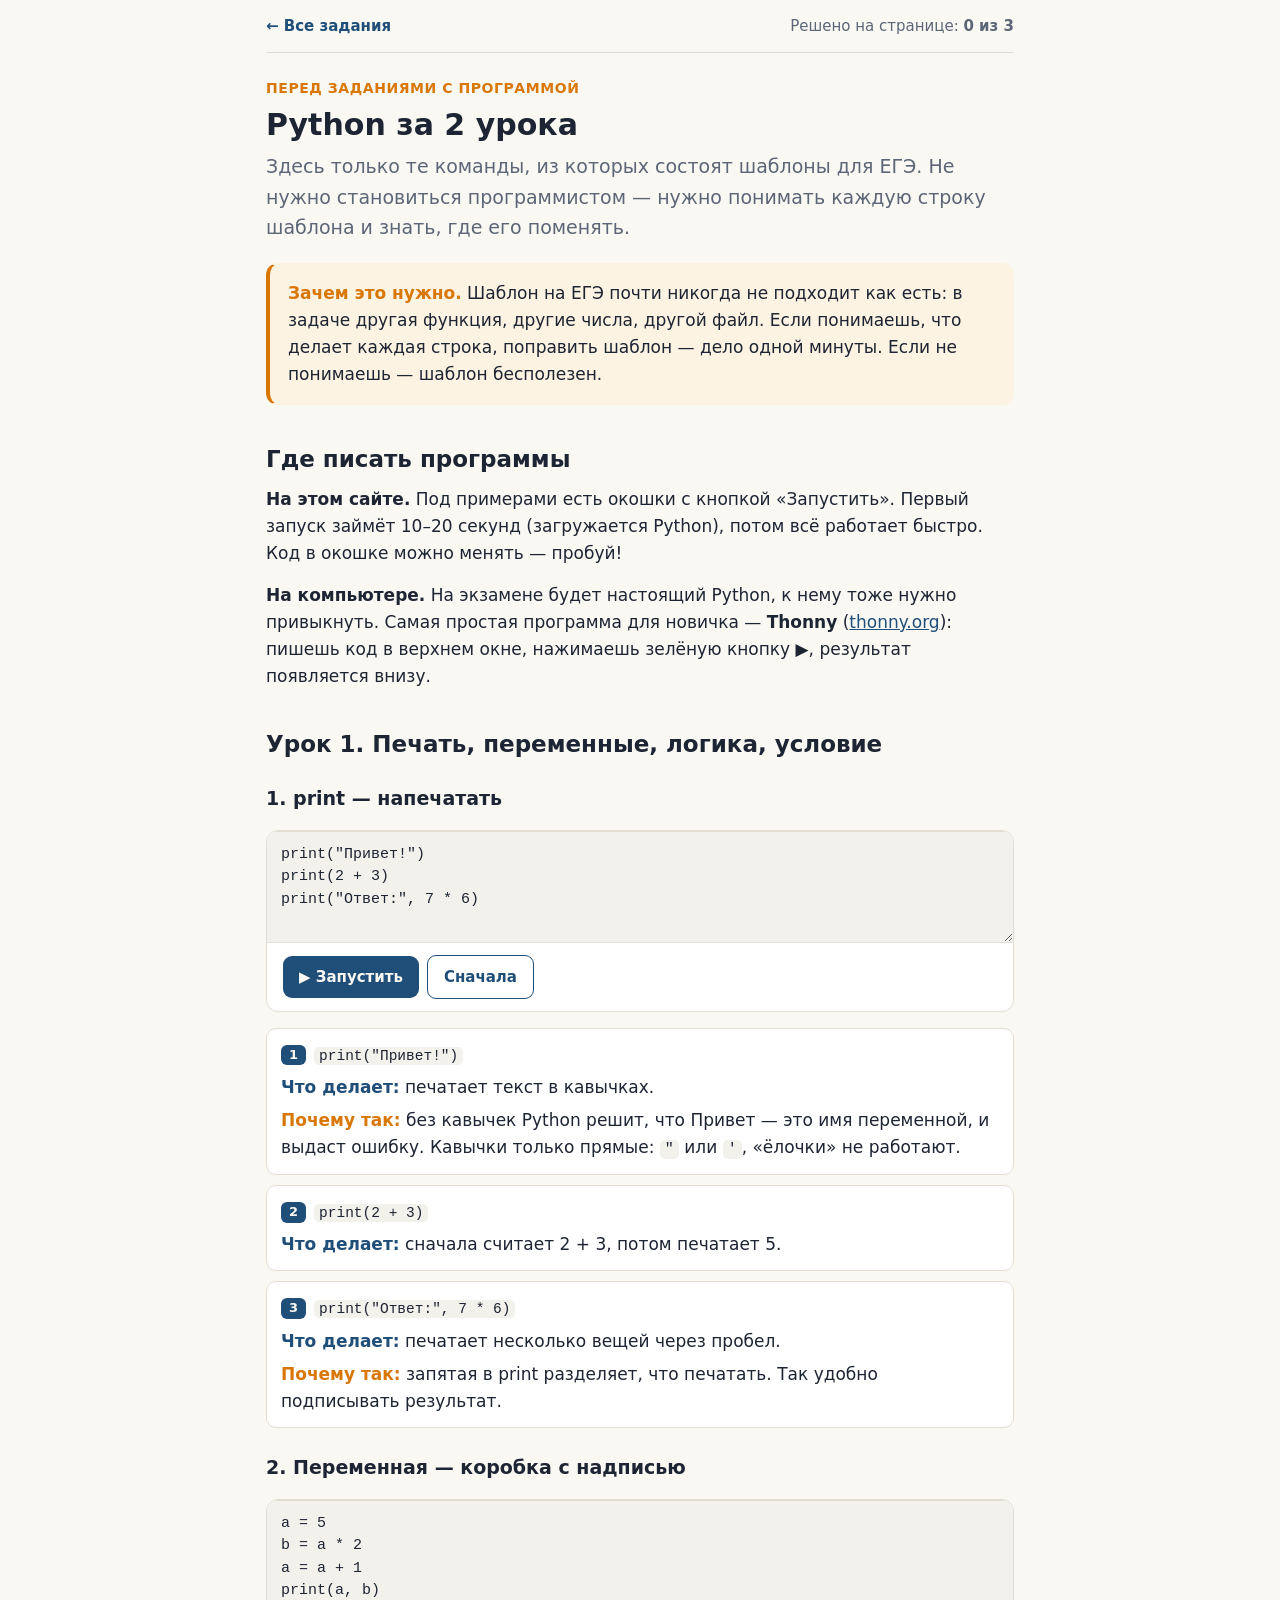
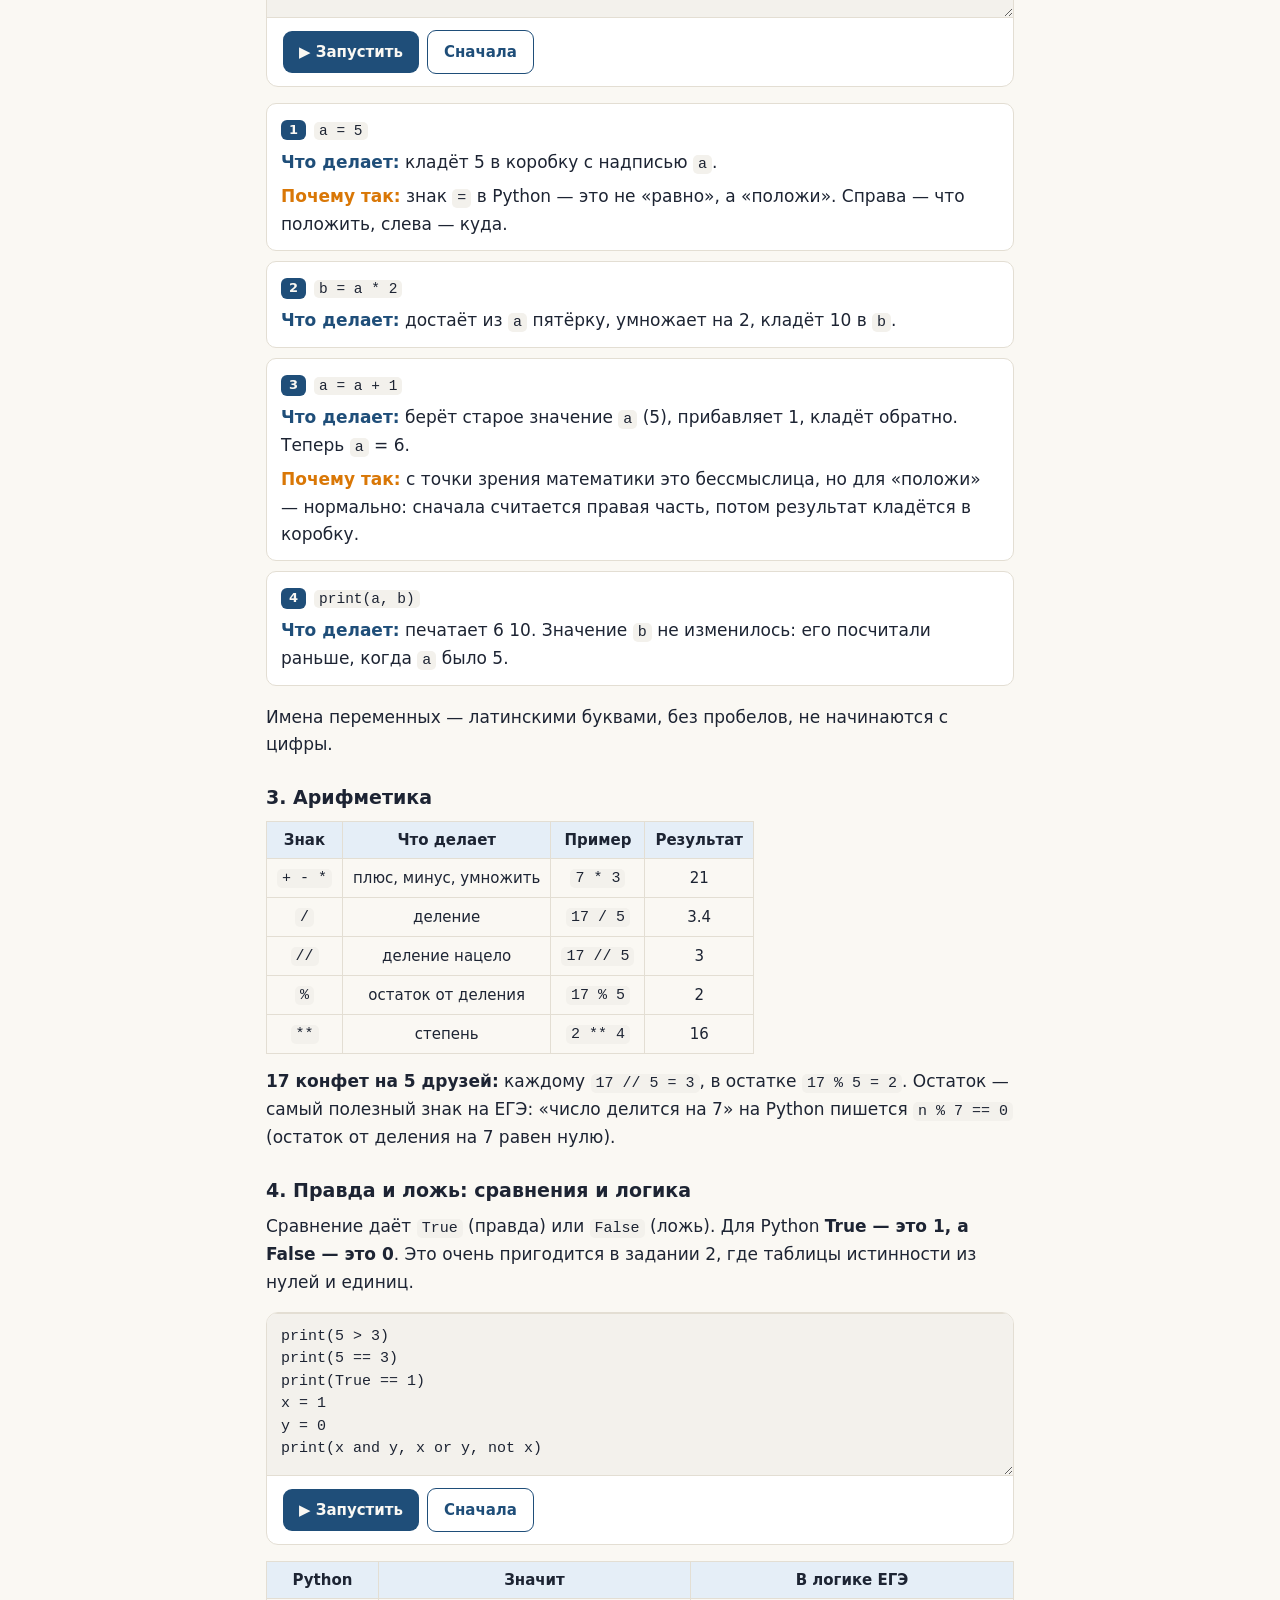
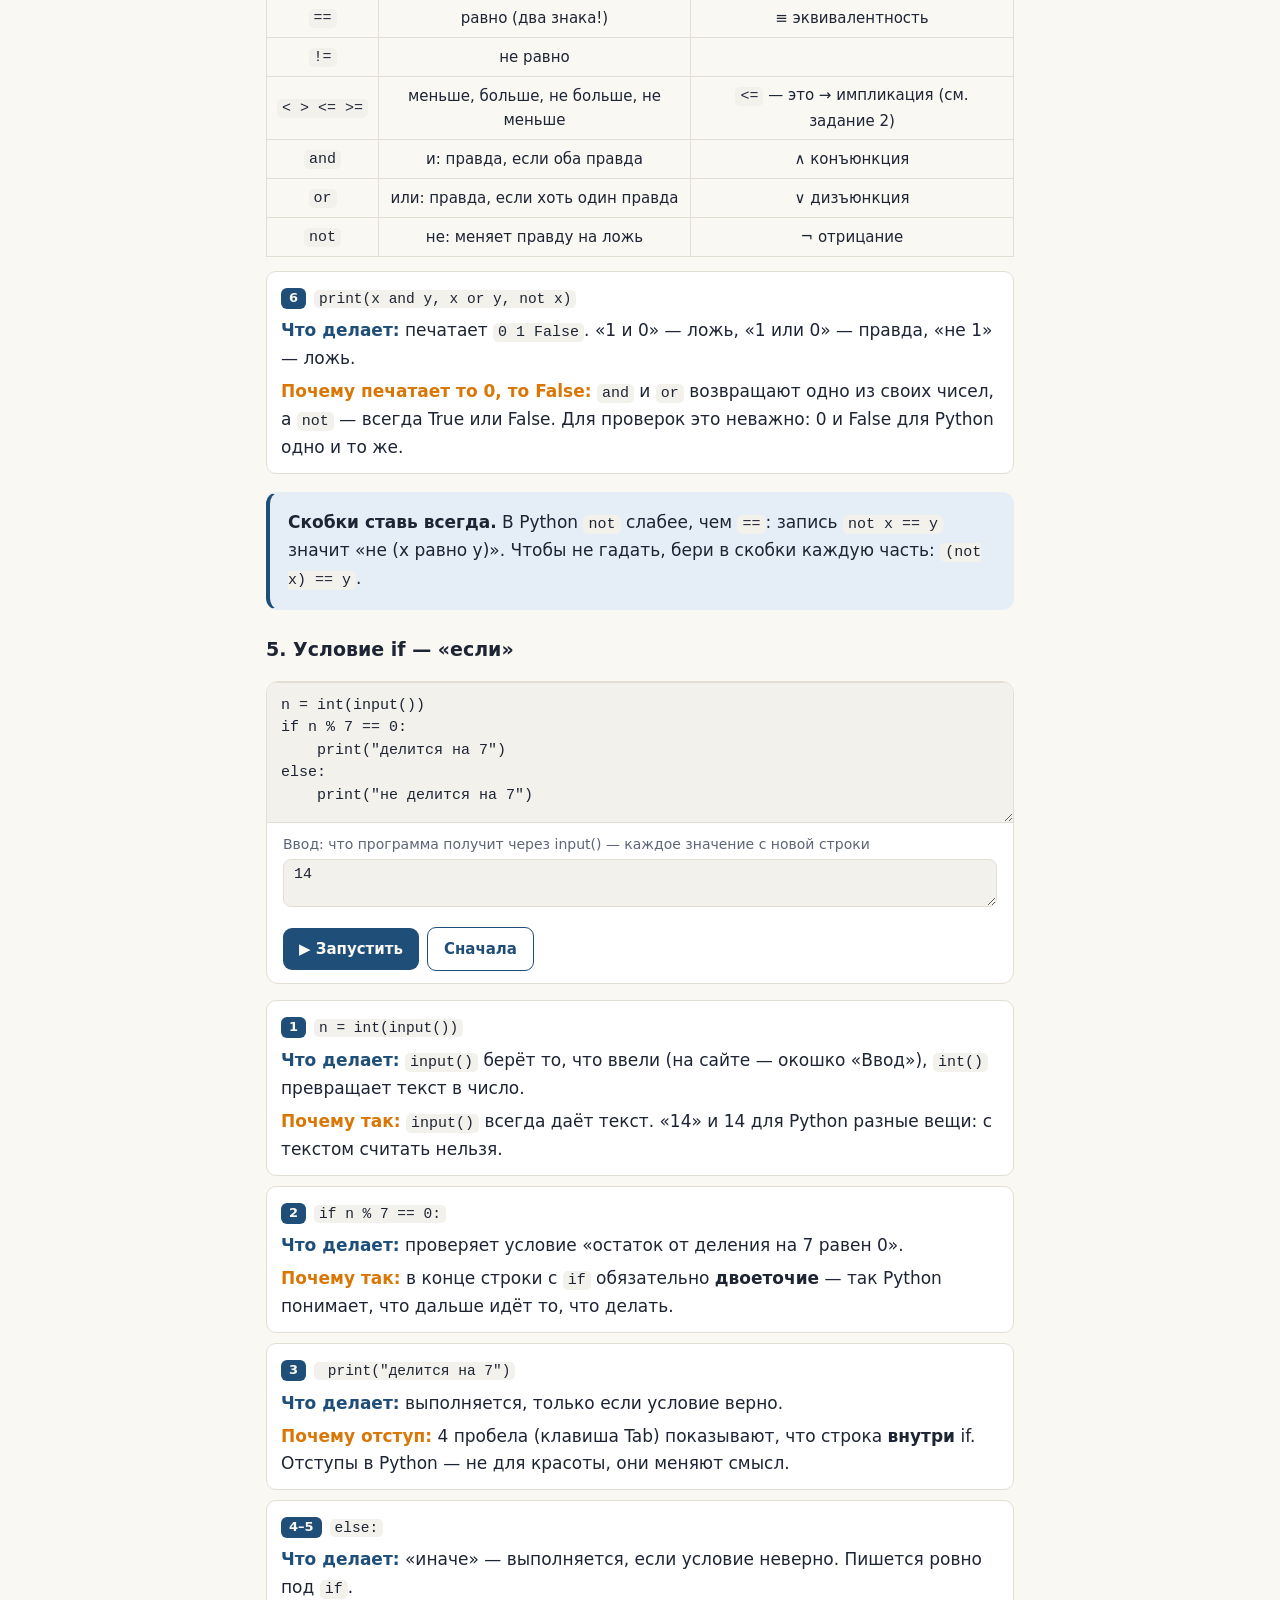
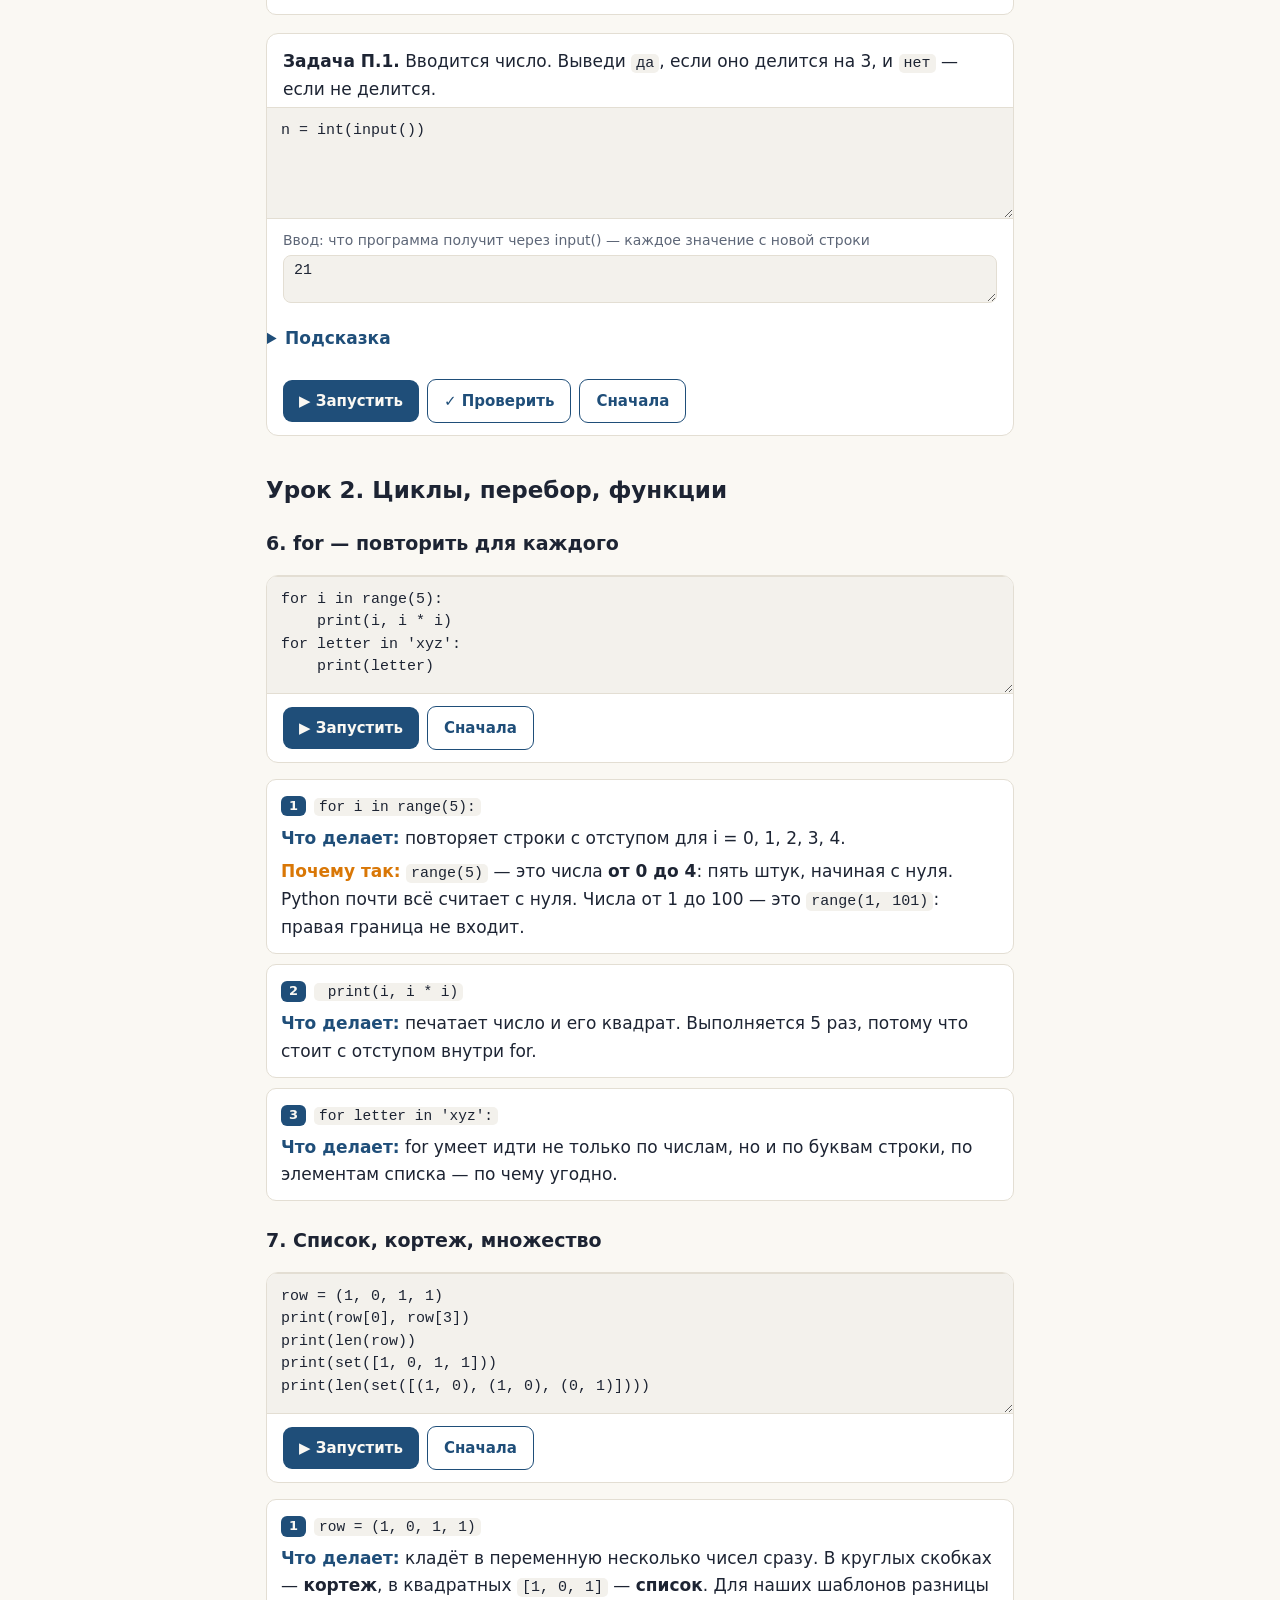
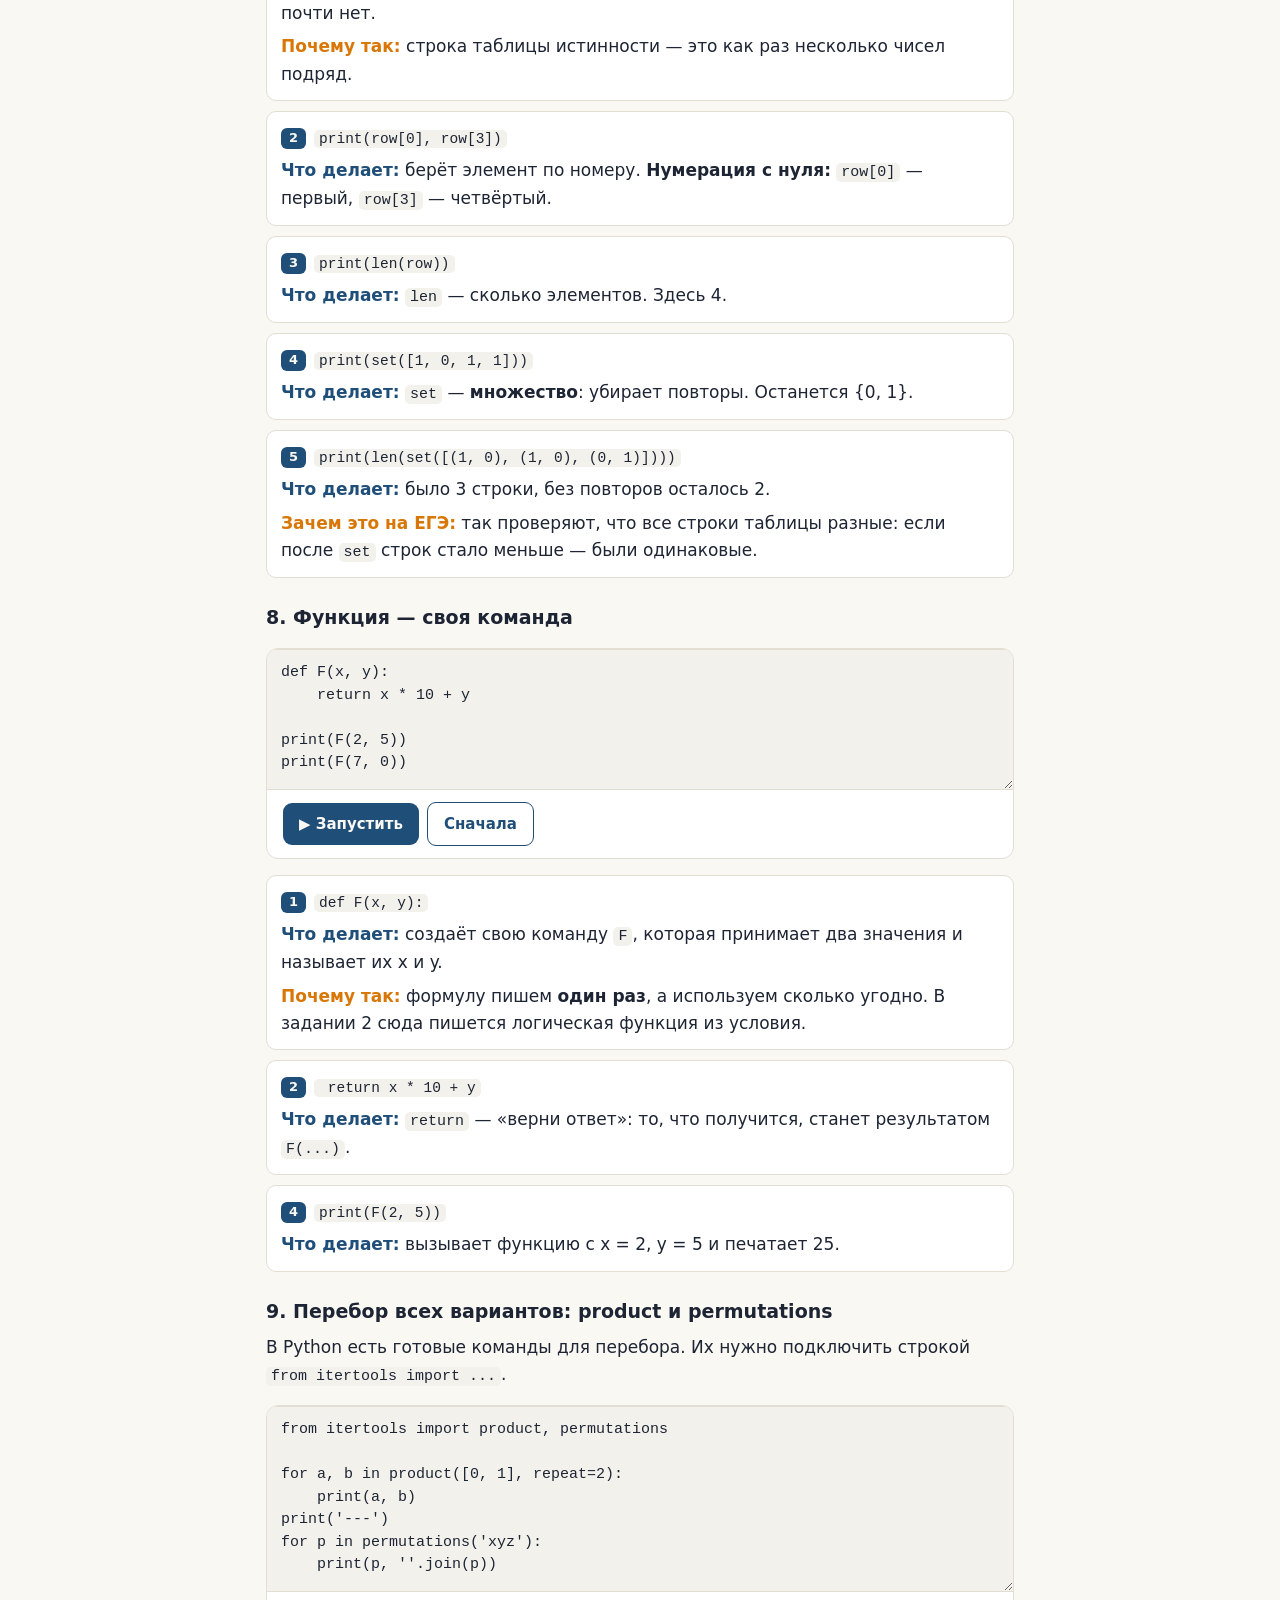
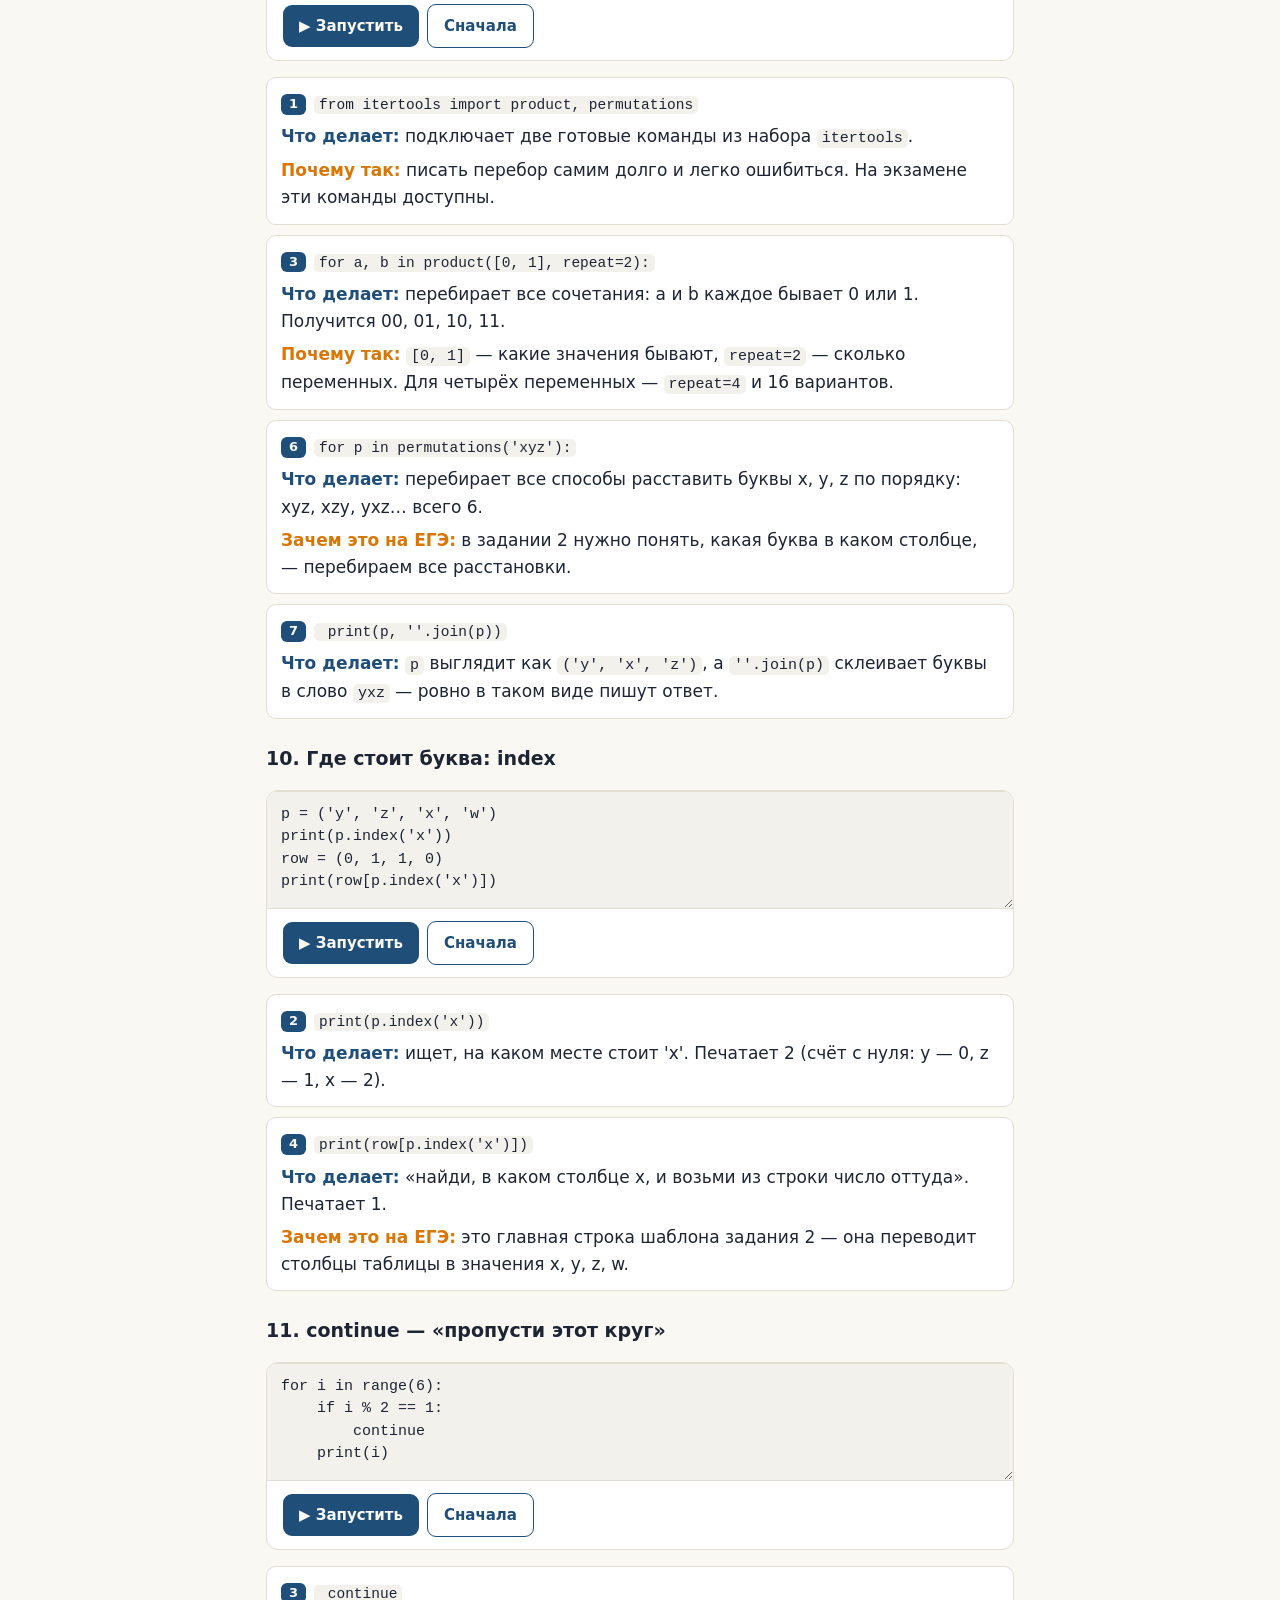
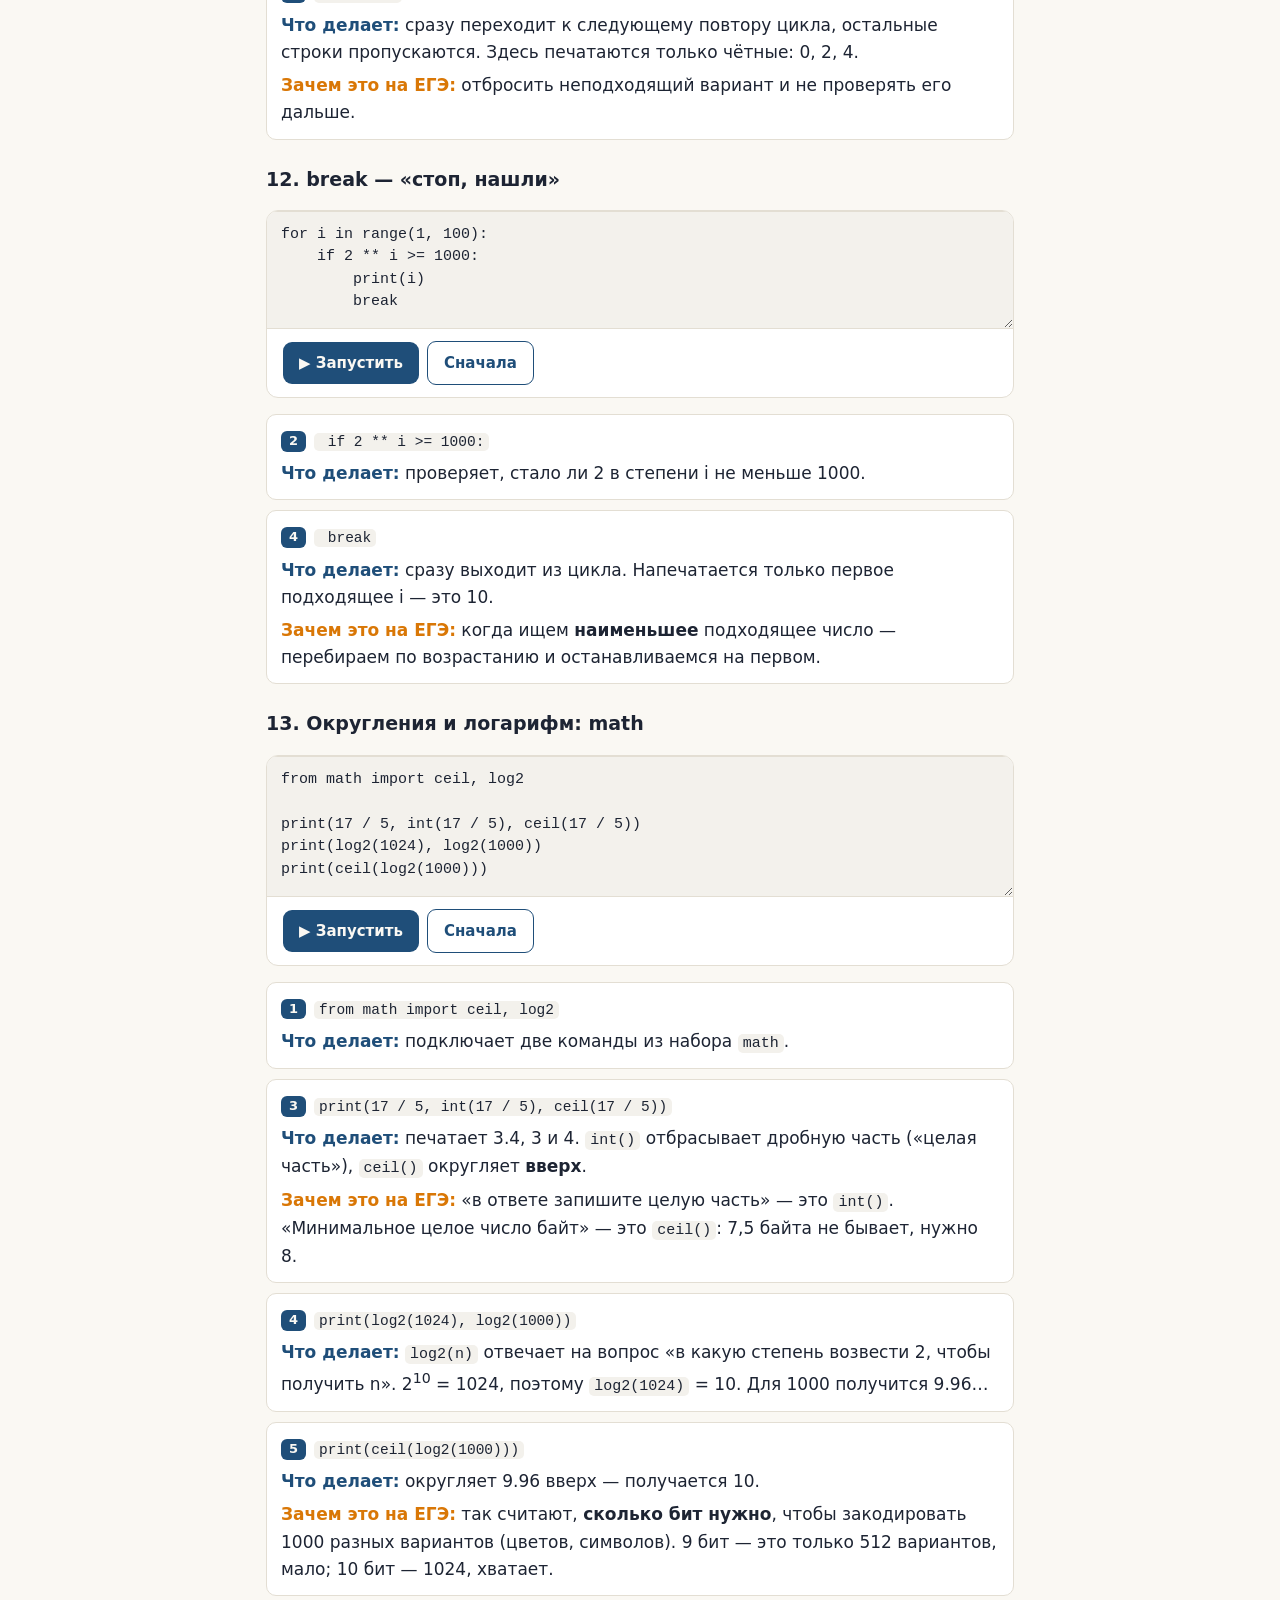
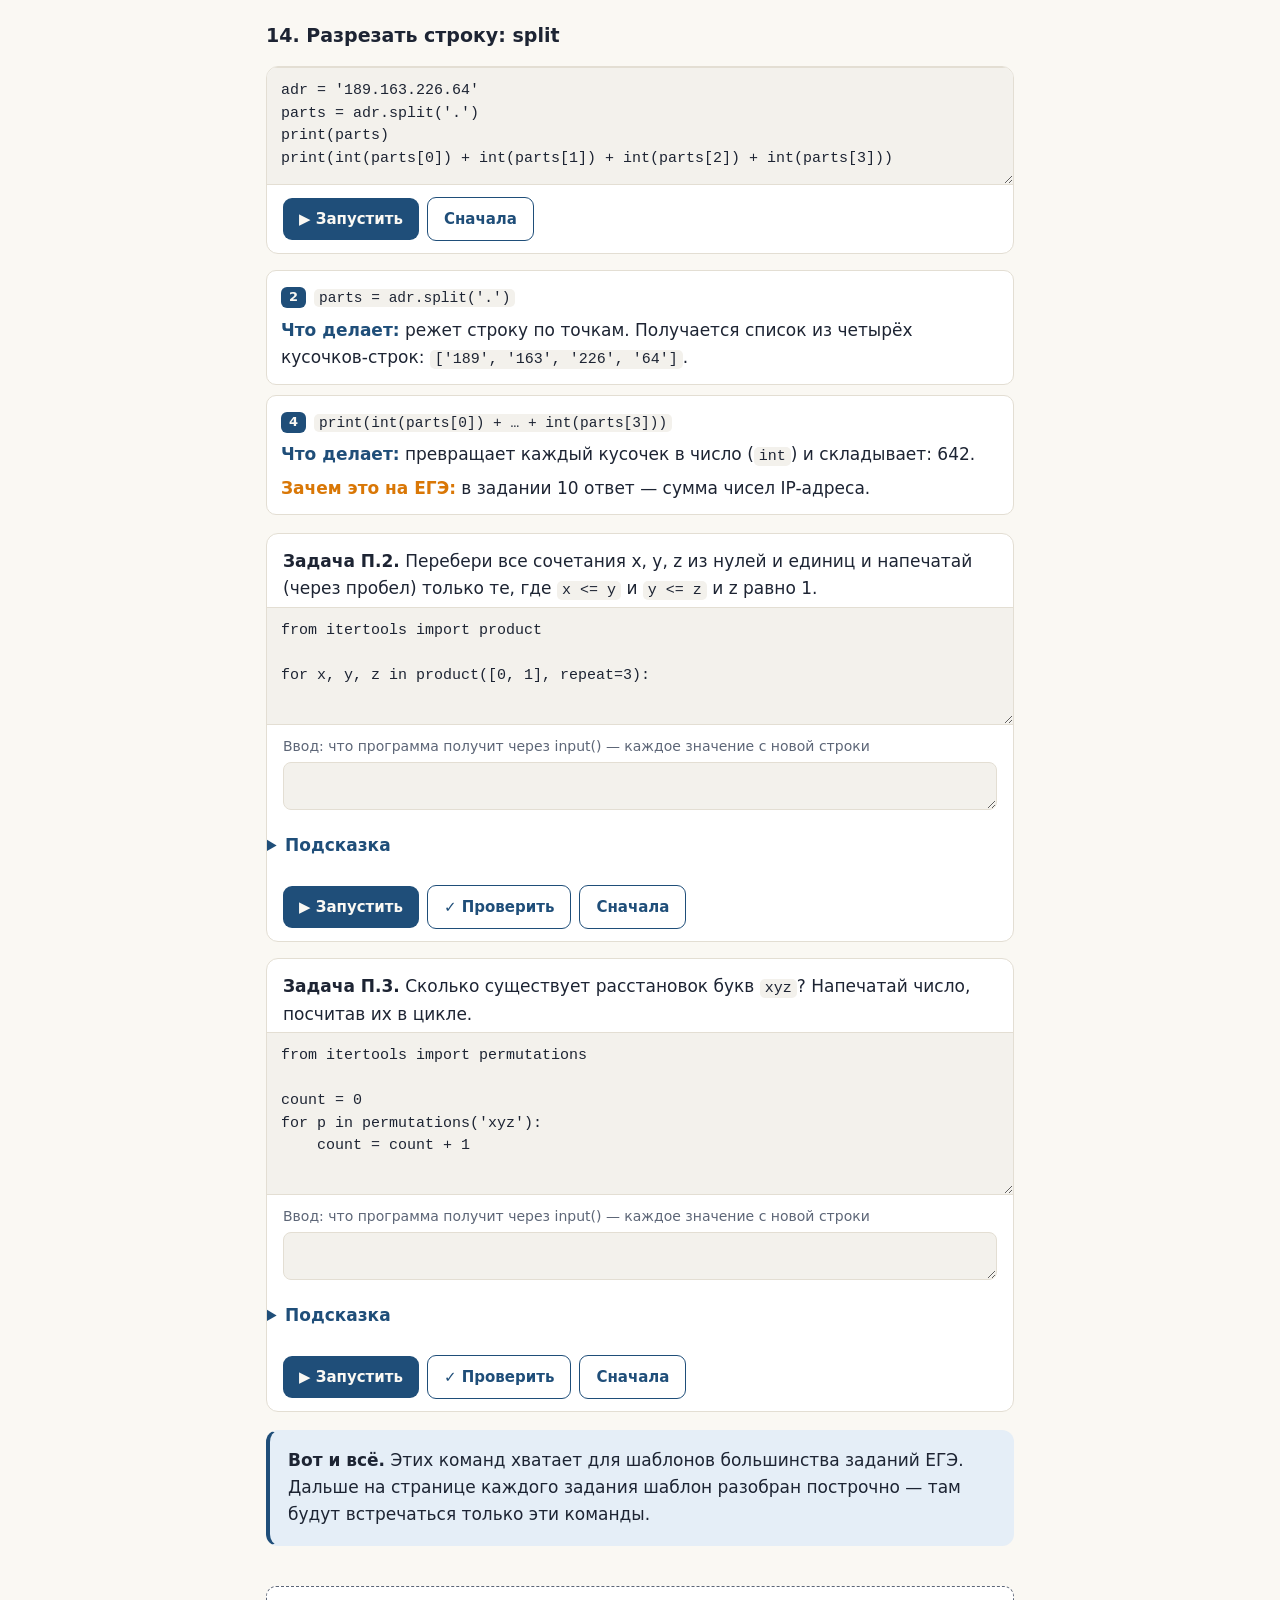
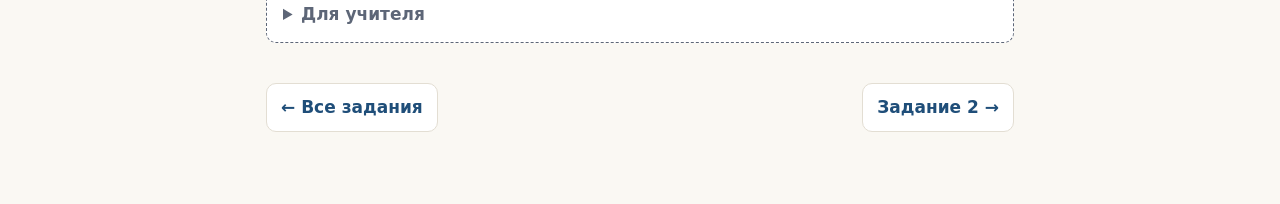
==== commit 5e4ff513: "Задания 7, 10, 11 с разбором шаблонов; Python: break, округления, split Co-Authored-By: Claude Opus " ====
--- a/python.html
+++ b/python.html
@@ -225,6 +225,51 @@
     <p><span class="w w2">Зачем это на ЕГЭ:</span> отбросить неподходящий вариант и не проверять его дальше.</p></li>
 </ul>
 
+<h3>12. break — «стоп, нашли»</h3>
+<div class="py"><textarea class="code">for i in range(1, 100):
+    if 2 ** i >= 1000:
+        print(i)
+        break</textarea></div>
+<ul class="lines">
+  <li><span class="ln">2</span><code>    if 2 ** i >= 1000:</code>
+    <p><span class="w w1">Что делает:</span> проверяет, стало ли 2 в степени i не меньше 1000.</p></li>
+  <li><span class="ln">4</span><code>        break</code>
+    <p><span class="w w1">Что делает:</span> сразу выходит из цикла. Напечатается только первое подходящее i — это 10.</p>
+    <p><span class="w w2">Зачем это на ЕГЭ:</span> когда ищем <b>наименьшее</b> подходящее число — перебираем по возрастанию и останавливаемся на первом.</p></li>
+</ul>
+
+<h3>13. Округления и логарифм: math</h3>
+<div class="py"><textarea class="code">from math import ceil, log2
+
+print(17 / 5, int(17 / 5), ceil(17 / 5))
+print(log2(1024), log2(1000))
+print(ceil(log2(1000)))</textarea></div>
+<ul class="lines">
+  <li><span class="ln">1</span><code>from math import ceil, log2</code>
+    <p><span class="w w1">Что делает:</span> подключает две команды из набора <code>math</code>.</p></li>
+  <li><span class="ln">3</span><code>print(17 / 5, int(17 / 5), ceil(17 / 5))</code>
+    <p><span class="w w1">Что делает:</span> печатает 3.4, 3 и 4. <code>int()</code> отбрасывает дробную часть («целая часть»), <code>ceil()</code> округляет <b>вверх</b>.</p>
+    <p><span class="w w2">Зачем это на ЕГЭ:</span> «в ответе запишите целую часть» — это <code>int()</code>. «Минимальное целое число байт» — это <code>ceil()</code>: 7,5 байта не бывает, нужно 8.</p></li>
+  <li><span class="ln">4</span><code>print(log2(1024), log2(1000))</code>
+    <p><span class="w w1">Что делает:</span> <code>log2(n)</code> отвечает на вопрос «в какую степень возвести 2, чтобы получить n». 2<sup>10</sup> = 1024, поэтому <code>log2(1024)</code> = 10. Для 1000 получится 9.96…</p></li>
+  <li><span class="ln">5</span><code>print(ceil(log2(1000)))</code>
+    <p><span class="w w1">Что делает:</span> округляет 9.96 вверх — получается 10.</p>
+    <p><span class="w w2">Зачем это на ЕГЭ:</span> так считают, <b>сколько бит нужно</b>, чтобы закодировать 1000 разных вариантов (цветов, символов). 9 бит — это только 512 вариантов, мало; 10 бит — 1024, хватает.</p></li>
+</ul>
+
+<h3>14. Разрезать строку: split</h3>
+<div class="py"><textarea class="code">adr = '189.163.226.64'
+parts = adr.split('.')
+print(parts)
+print(int(parts[0]) + int(parts[1]) + int(parts[2]) + int(parts[3]))</textarea></div>
+<ul class="lines">
+  <li><span class="ln">2</span><code>parts = adr.split('.')</code>
+    <p><span class="w w1">Что делает:</span> режет строку по точкам. Получается список из четырёх кусочков-строк: <code>['189', '163', '226', '64']</code>.</p></li>
+  <li><span class="ln">4</span><code>print(int(parts[0]) + … + int(parts[3]))</code>
+    <p><span class="w w1">Что делает:</span> превращает каждый кусочек в число (<code>int</code>) и складывает: 642.</p>
+    <p><span class="w w2">Зачем это на ЕГЭ:</span> в задании 10 ответ — сумма чисел IP-адреса.</p></li>
+</ul>
+
 <div class="py" data-tests='[{"in":"","out":"0 0 1\n0 1 1\n1 1 1"}]'>
   <div class="task"><b>Задача П.2.</b> Перебери все сочетания x, y, z из нулей и единиц и напечатай (через пробел) только те, где <code>x &lt;= y</code> и <code>y &lt;= z</code> и z равно 1.</div>
   <textarea class="code">from itertools import product
@@ -249,7 +294,7 @@
 
 <details class="teacher">
   <summary>Для учителя</summary>
-  <p><b>Как вести:</b> два занятия. Урок 1 — разделы 1–5 и задача П.1. Урок 2 — разделы 6–11 и задачи П.2–П.3. Каждый пример ученик запускает сам и что-нибудь в нём меняет: «а что будет, если…».</p>
+  <p><b>Как вести:</b> два занятия. Урок 1 — разделы 1–5 и задача П.1. Урок 2 — разделы 6–14 и задачи П.2–П.3. Разделы 12–14 (break, округления, split) нужны с заданий 7, 10, 11 — их можно разобрать позже, перед этими заданиями. Каждый пример ученик запускает сам и что-нибудь в нём меняет: «а что будет, если…».</p>
   <p><b>Где ошибаются:</b> <code>=</code> вместо <code>==</code>; забытое двоеточие; отступы; счёт с единицы вместо нуля (<code>row[1]</code> — это второй элемент); <code>range(1, 100)</code> не включает 100.</p>
   <p><b>Не надо</b> подробно объяснять типы данных, классы и прочее. Цель — читать и править шаблоны.</p>
 </details>
--- a/style.css
+++ b/style.css
@@ -229,3 +229,5 @@
 .lines .w3 { color: var(--ok); }
 .expr { font-family: "Cambria Math", "Segoe UI Symbol", "Segoe UI", serif; font-size: 1.08em; font-weight: 600; }
 table.tt th, table.tt td { min-width: 40px; }
+.lines li > code, .answer code { overflow-wrap: anywhere; }
+td code { white-space: nowrap; }
